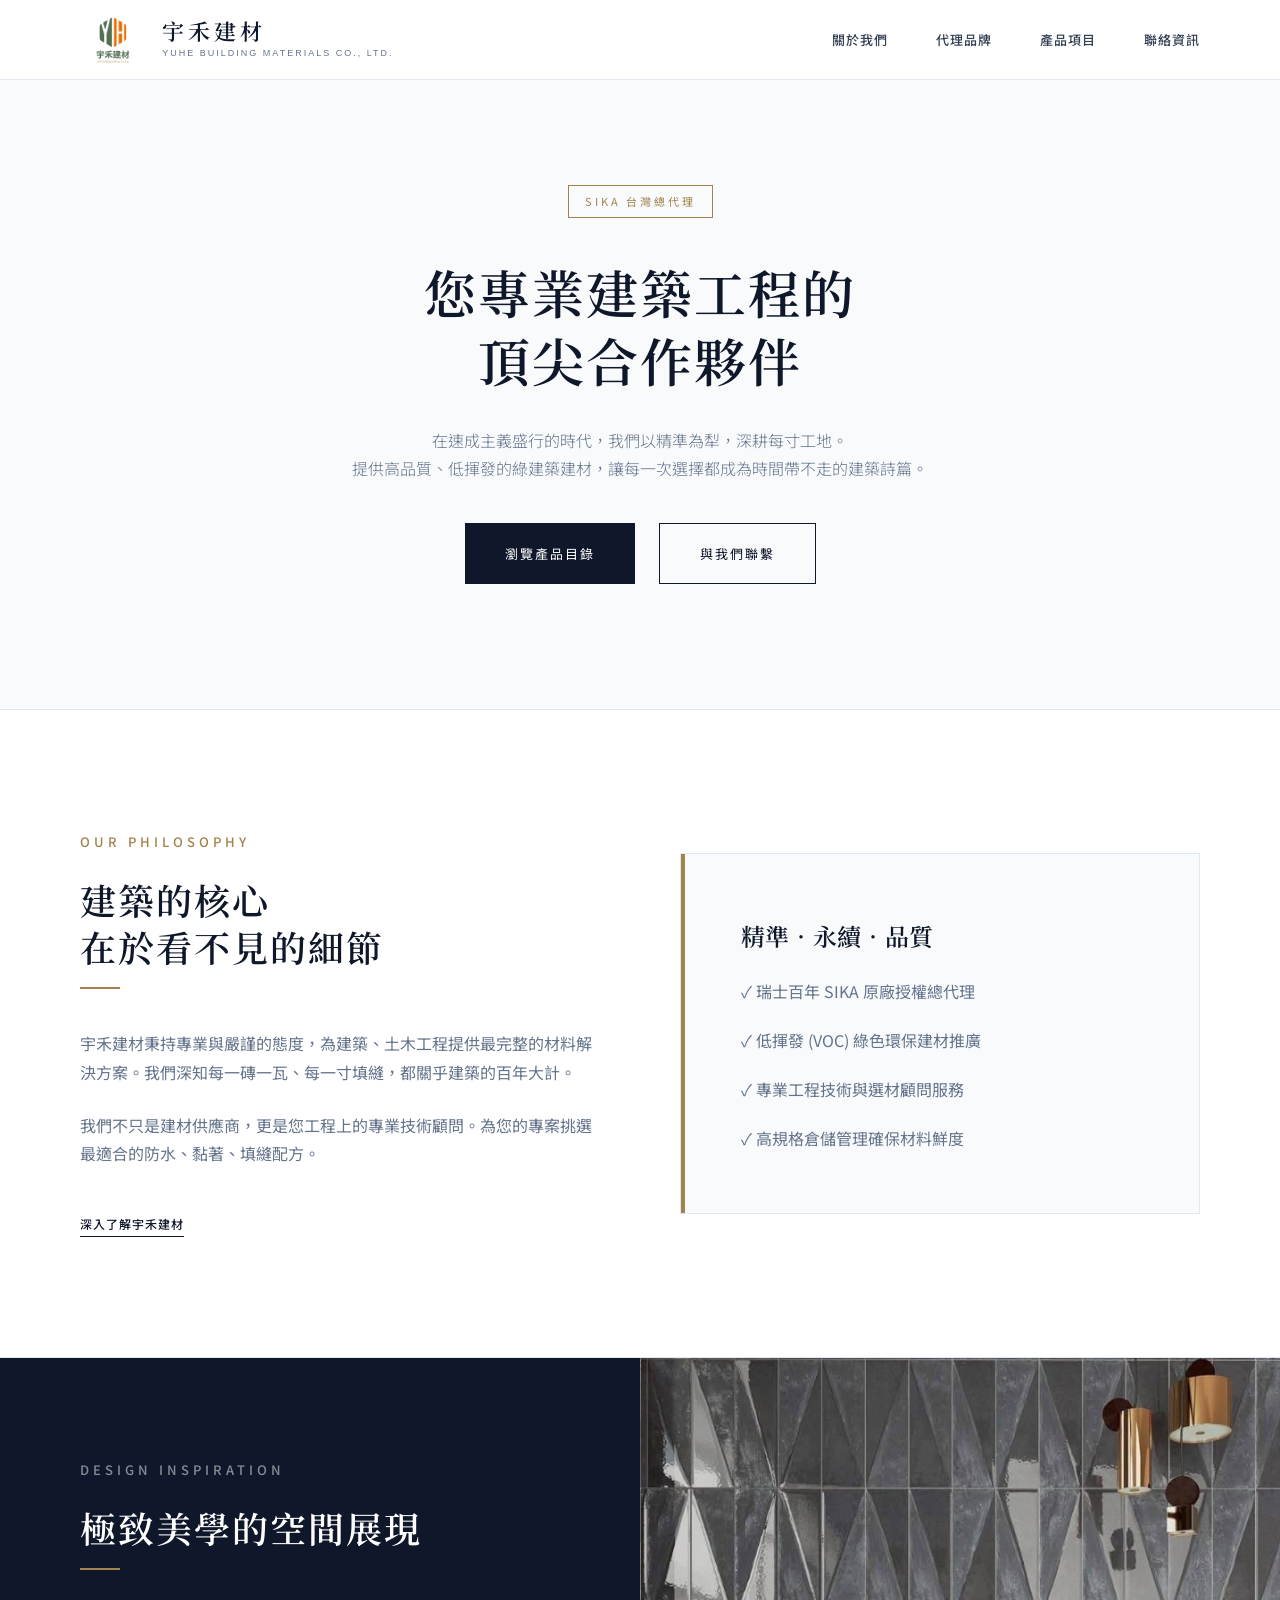
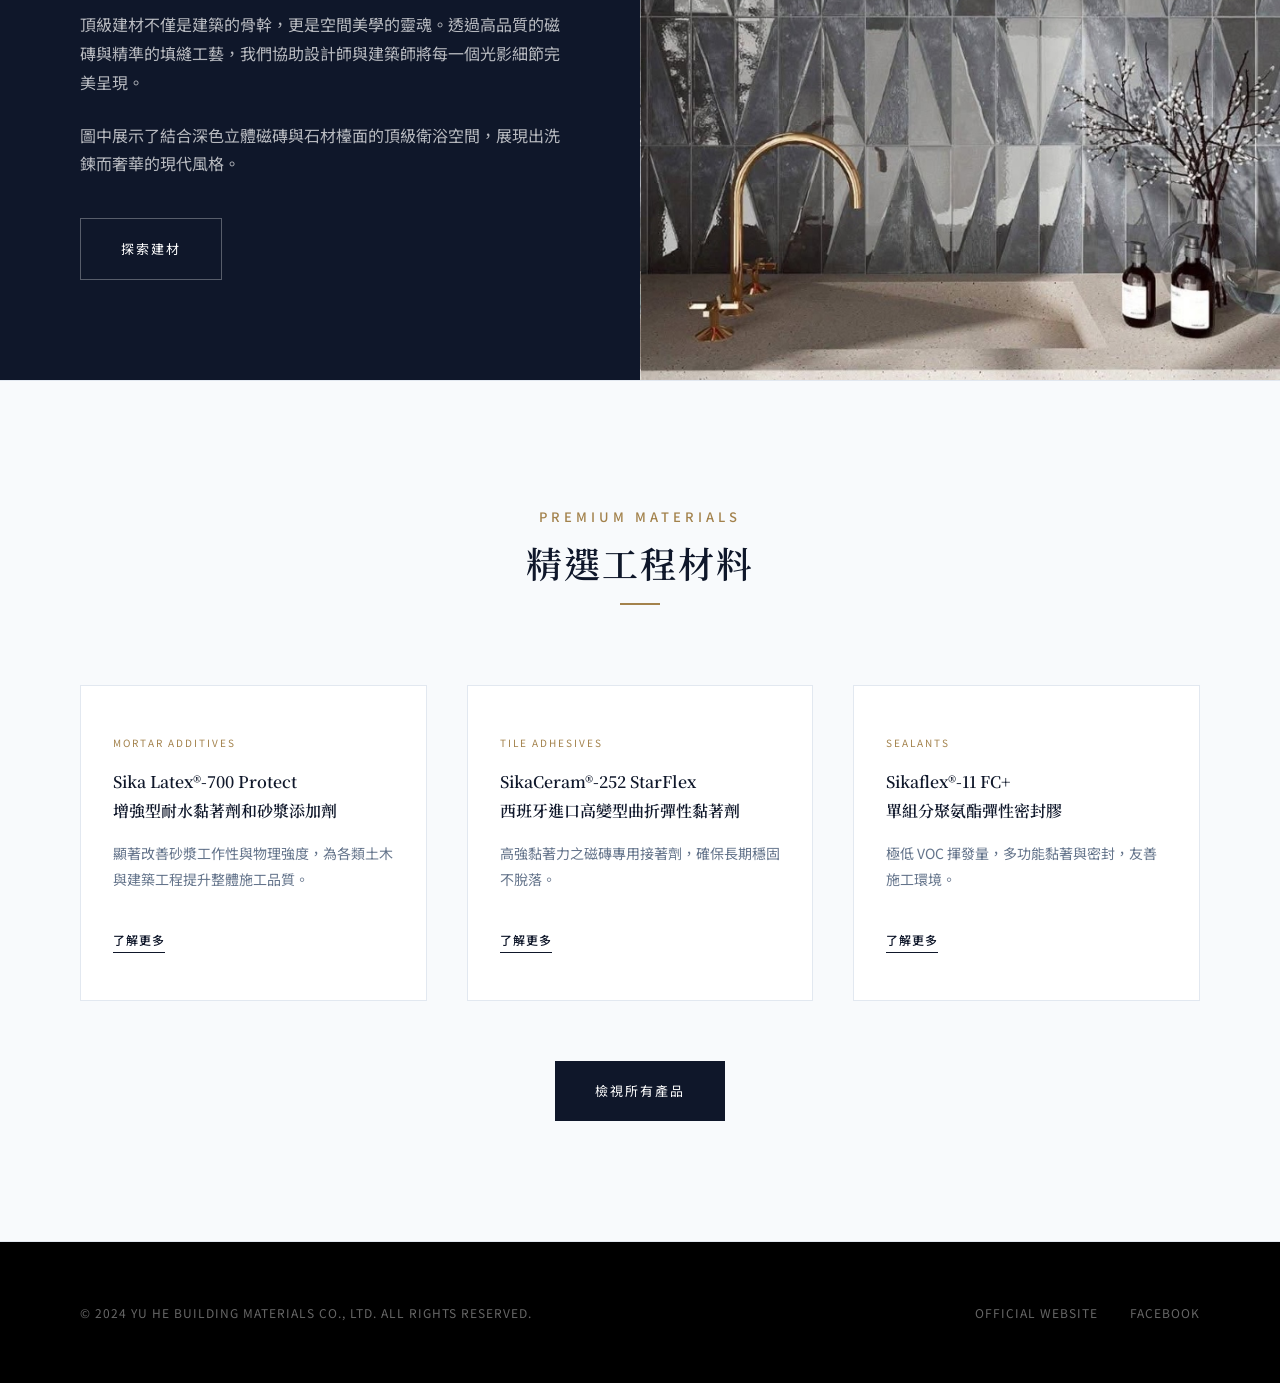
==== public/index.html @ 23c0bd8a "Add project showcase section with uploaded image" ====
<!DOCTYPE html>
<html lang="zh-TW">
<head>
  <meta charset="UTF-8">
  <meta name="viewport" content="width=device-width, initial-scale=1.0">
  <title>首頁 | 宇禾建材 YU HE BUILDING MATERIALS</title>
  <link rel="preconnect" href="https://fonts.googleapis.com">
  <link href="https://fonts.googleapis.com/css2?family=Noto+Serif+TC:wght@400;600;700&family=Noto+Sans+TC:wght@300;400;500&display=swap" rel="stylesheet">
  <link rel="stylesheet" href="style.css">
</head>
<body>
  <header>
    <div class="container header-inner">
      <a href="index.html" class="brand" style="flex-direction: row; align-items: center; gap: 16px;">
        <img src="logo.jpg" alt="宇禾建材 YH Logo" style="height: 56px; width: auto; mix-blend-mode: multiply;">
        <div style="display: flex; flex-direction: column;">
          <span class="brand-zh serif">宇禾建材</span>
          <span class="brand-en">Yuhe Building Materials Co., Ltd.</span>
        </div>
      </a>
      <div class="hamburger" id="mobile-menu-btn">
        <span></span><span></span><span></span>
      </div>
      <nav class="nav-links" id="nav-links">
        <a href="about.html" class="">關於我們</a>
        <a href="brand.html" class="">代理品牌</a>
        <a href="products.html" class="">產品項目</a>
        <a href="contact.html" class="">聯絡資訊</a>
      </nav>
    </div>
  </header>
  <div class="page-content">
    
      <section class="hero" style="display: flex; align-items: center; justify-content: center; min-height: 70vh; text-align: center;">
        <div class="container">
          <div class="hero-content" style="max-width: 800px; margin: 0 auto;">
            <span class="hero-tag reveal">SIKA 台灣總代理</span>
            <h1 class="hero-title reveal delay-1" style="font-size: 52px; line-height: 1.3;">您專業建築工程的<br>頂尖合作夥伴</h1>
            <p class="hero-desc reveal delay-2" style="font-size: 16px; margin: 0 auto 40px auto; color: var(--color-text-muted);">在速成主義盛行的時代，我們以精準為犁，深耕每寸工地。<br>提供高品質、低揮發的綠建築建材，讓每一次選擇都成為時間帶不走的建築詩篇。</p>
            <div class="hero-actions reveal delay-3" style="justify-content: center;">
              <a href="products.html" class="btn btn-primary">瀏覽產品目錄</a>
              <a href="contact.html" class="btn btn-outline">與我們聯繫</a>
            </div>
          </div>
        </div>
      </section>

      <!-- Scrollable Content 1: Brand Introduction -->
      <section class="section" style="background-color: var(--color-bg);">
        <div class="container grid-2" style="align-items: center;">
          <div class="reveal">
            <span class="section-subtitle">Our Philosophy</span>
            <h2 class="section-title">建築的核心<br>在於看不見的細節</h2>
            <div class="divider"></div>
            <p style="color: var(--color-text-muted); margin-bottom: 24px;">宇禾建材秉持專業與嚴謹的態度，為建築、土木工程提供最完整的材料解決方案。我們深知每一磚一瓦、每一寸填縫，都關乎建築的百年大計。</p>
            <p style="color: var(--color-text-muted); margin-bottom: 40px;">我們不只是建材供應商，更是您工程上的專業技術顧問。為您的專案挑選最適合的防水、黏著、填縫配方。</p>
            <a href="about.html" class="product-link">深入了解宇禾建材</a>
          </div>
          <div class="reveal delay-2" style="background-color: var(--color-bg-alt); padding: 60px; border: 1px solid var(--color-border); position: relative;">
            <div style="position: absolute; top: 0; left: 0; width: 4px; height: 100%; background-color: var(--color-accent);"></div>
            <h3 style="font-size: 24px; color: var(--color-primary); margin-bottom: 20px; font-weight: 600;" class="serif">精準．永續．品質</h3>
            <ul style="list-style: none; display: flex; flex-direction: column; gap: 20px; color: var(--color-text-muted);">
              <li>✓ 瑞士百年 SIKA 原廠授權總代理</li>
              <li>✓ 低揮發 (VOC) 綠色環保建材推廣</li>
              <li>✓ 專業工程技術與選材顧問服務</li>
              <li>✓ 高規格倉儲管理確保材料鮮度</li>
            </ul>
          </div>
        </div>
      </section>

      <!-- Scrollable Content 1.5: Project Showcase -->
      <section class="section" style="padding: 0; background-color: var(--color-primary); color: #FFF; overflow: hidden;">
        <div class="grid-2" style="gap: 0; align-items: stretch;">
          <div class="reveal" style="padding: 100px 80px; display: flex; flex-direction: column; justify-content: center;">
            <span class="section-subtitle" style="color: rgba(255,255,255,0.5);">Design Inspiration</span>
            <h2 class="section-title" style="color: #FFF;">極致美學的空間展現</h2>
            <div class="divider" style="background-color: var(--color-accent);"></div>
            <p style="color: rgba(255,255,255,0.7); margin-bottom: 24px;">頂級建材不僅是建築的骨幹，更是空間美學的靈魂。透過高品質的磁磚與精準的填縫工藝，我們協助設計師與建築師將每一個光影細節完美呈現。</p>
            <p style="color: rgba(255,255,255,0.7); margin-bottom: 40px;">圖中展示了結合深色立體磁磚與石材檯面的頂級衛浴空間，展現出洗鍊而奢華的現代風格。</p>
            <div>
              <a href="products.html" class="btn btn-outline" style="border-color: rgba(255,255,255,0.3); color: #FFF;">探索建材</a>
            </div>
          </div>
          <div class="reveal delay-2" style="position: relative; min-height: 600px;">
            <div style="position: absolute; inset: 0; background-image: url('showcase.jpg'); background-size: cover; background-position: center; border-left: 1px solid rgba(255,255,255,0.1);"></div>
          </div>
        </div>
      </section>

      <!-- Scrollable Content 2: Feature Products -->
      <section class="section" style="background-color: var(--color-bg-alt);">
        <div class="container">
          <div style="text-align: center; margin-bottom: 80px;" class="reveal">
            <span class="section-subtitle" style="display:inline-block; margin-bottom:12px;">Premium Materials</span>
            <h2 class="section-title">精選工程材料</h2>
            <div class="divider" style="margin: 0 auto;"></div>
          </div>
          <div class="grid-3">
            <div class="product-card reveal delay-1">
              <span class="product-category">Mortar Additives</span>
              <h3 class="product-title" style="font-size: 16px; min-height: 50px;">Sika Latex®-700 Protect<br>增強型耐水黏著劑和砂漿添加劑</h3>
              <p>顯著改善砂漿工作性與物理強度，為各類土木與建築工程提升整體施工品質。</p>
              <a href="products.html" class="product-link">了解更多</a>
            </div>
            <div class="product-card reveal delay-2">
              <span class="product-category">Tile Adhesives</span>
              <h3 class="product-title" style="font-size: 16px; min-height: 50px;">SikaCeram®-252 StarFlex<br>西班牙進口高變型曲折彈性黏著劑</h3>
              <p>高強黏著力之磁磚專用接著劑，確保長期穩固不脫落。</p>
              <a href="products.html" class="product-link">了解更多</a>
            </div>
            <div class="product-card reveal delay-3">
              <span class="product-category">Sealants</span>
              <h3 class="product-title" style="font-size: 16px; min-height: 50px;">Sikaflex®-11 FC+<br>單組分聚氨酯彈性密封膠</h3>
              <p>極低 VOC 揮發量，多功能黏著與密封，友善施工環境。</p>
              <a href="products.html" class="product-link">了解更多</a>
            </div>
          </div>
          <div style="text-align: center; margin-top: 60px;" class="reveal delay-4">
            <a href="products.html" class="btn btn-primary">檢視所有產品</a>
          </div>
        </div>
      </section>
    
  </div>
  <footer>
    <div class="container footer-inner">
      <div class="copyright">&copy; 2024 YU HE BUILDING MATERIALS CO., LTD. ALL RIGHTS RESERVED.</div>
      <div class="footer-links">
        <a href="index.html">OFFICIAL WEBSITE</a>
        <a href="https://www.facebook.com/p/%E5%AE%87%E7%A6%BE%E5%BB%BA%E6%9D%90-61561918858893/" target="_blank">FACEBOOK</a>
      </div>
    </div>
  </footer>
  
  <script>
    // Mobile menu toggle
    const btn = document.getElementById('mobile-menu-btn');
    const nav = document.getElementById('nav-links');
    if(btn && nav) {
      btn.addEventListener('click', () => {
        nav.classList.toggle('active');
      });
    }

    // Scroll Animations
    document.addEventListener("DOMContentLoaded", () => {
      const observer = new IntersectionObserver((entries) => {
        entries.forEach(entry => {
          if (entry.isIntersecting) {
            entry.target.classList.add('active');
          }
        });
      }, { threshold: 0.1 });

      document.querySelectorAll('.reveal').forEach(el => {
        observer.observe(el);
      });
      
      // Trigger animations for elements already in viewport on load
      setTimeout(() => {
        document.querySelectorAll('.reveal').forEach(el => {
          const rect = el.getBoundingClientRect();
          if(rect.top < window.innerHeight) {
            el.classList.add('active');
          }
        });
      }, 100);
    });
  </script>
</body>
</html>
---- public/style.css ----
:root {
  --color-primary: #0F172A;
  --color-secondary: #334155;
  --color-accent: #A3824C;
  --color-accent-hover: #8C6D3A;
  --color-bg: #FFFFFF;
  --color-bg-alt: #F8FAFC;
  --color-border: #E2E8F0;
  --color-text: #1E293B;
  --color-text-muted: #64748B;
  --spacing-section: 120px;
  --layout-max-width: 1200px;
  --transition-standard: all 0.4s ease;
}
* { margin: 0; padding: 0; box-sizing: border-box; }
html { scroll-behavior: smooth; }
body { 
  font-family: 'Noto Sans TC', sans-serif; 
  background-color: var(--color-bg);
  color: var(--color-text);
  line-height: 1.8;
  -webkit-font-smoothing: antialiased;
}
h1, h2, h3, h4, .serif { font-family: 'Noto Serif TC', serif; font-weight: 600; }
a { text-decoration: none; color: inherit; transition: var(--transition-standard); }
ul { list-style: none; }
.container { max-width: var(--layout-max-width); margin: 0 auto; padding: 0 40px; }
.grid-2 { display: grid; grid-template-columns: 1fr 1fr; gap: 80px; }
.grid-3 { display: grid; grid-template-columns: repeat(3, 1fr); gap: 40px; }
.section-title { font-size: 36px; color: var(--color-primary); margin-bottom: 16px; line-height: 1.3; letter-spacing: 2px; }
.section-subtitle { font-size: 13px; text-transform: uppercase; letter-spacing: 4px; color: var(--color-accent); margin-bottom: 24px; display: block; font-weight: 500; }
.divider { width: 40px; height: 2px; background-color: var(--color-accent); margin-bottom: 40px; }
header { position: fixed; top: 0; left: 0; right: 0; background-color: rgba(255, 255, 255, 0.98); border-bottom: 1px solid var(--color-border); z-index: 1000; height: 80px; display: flex; align-items: center; }
.header-inner { display: flex; justify-content: space-between; align-items: center; width: 100%; }
.brand { display: flex; flex-direction: column; }
.brand-zh { font-size: 22px; color: var(--color-primary); letter-spacing: 4px; line-height: 1.2; }
.brand-en { font-size: 9px; color: var(--color-text-muted); letter-spacing: 2px; text-transform: uppercase; font-family: sans-serif; }
.nav-links { display: flex; gap: 48px; }
.nav-links a { font-size: 13px; letter-spacing: 1px; color: var(--color-secondary); font-weight: 500; position: relative; }
.nav-links a.active { color: var(--color-accent); }
.nav-links a::after { content: ''; position: absolute; bottom: -4px; left: 0; right: 0; height: 1px; background-color: var(--color-accent); transform: scaleX(0); transform-origin: right; transition: transform 0.4s ease; }
.nav-links a:hover::after, .nav-links a.active::after { transform: scaleX(1); transform-origin: left; }
.hamburger { display: none; flex-direction: column; gap: 5px; cursor: pointer; padding: 10px; z-index: 1001; }
.hamburger span { width: 24px; height: 2px; background: var(--color-primary); transition: 0.3s; }
.page-content { padding-top: 80px; min-height: calc(100vh - 150px); }
.hero { padding-top: 100px; padding-bottom: 120px; background-color: var(--color-bg-alt); border-bottom: 1px solid var(--color-border); overflow: hidden; }
.hero-content { max-width: 800px; }
.hero-tag { display: inline-block; padding: 6px 16px; border: 1px solid var(--color-accent); color: var(--color-accent); font-size: 11px; letter-spacing: 3px; text-transform: uppercase; margin-bottom: 40px; }
.hero-title { font-size: 56px; line-height: 1.2; color: var(--color-primary); margin-bottom: 32px; letter-spacing: 2px; }
.hero-desc { font-size: 18px; color: var(--color-text-muted); max-width: 600px; margin-bottom: 56px; font-weight: 300; }
.btn { display: inline-flex; align-items: center; justify-content: center; padding: 18px 40px; font-size: 13px; letter-spacing: 2px; text-transform: uppercase; cursor: pointer; border: none; text-align: center; }
.btn-primary { background-color: var(--color-primary); color: #FFF; }
.btn-primary:hover { background-color: var(--color-accent); }
.btn-outline { background-color: transparent; color: var(--color-primary); border: 1px solid var(--color-primary); }
.btn-outline:hover { background-color: var(--color-primary); color: #FFF; }
.hero-actions { display: flex; gap: 24px; }
.section { padding: var(--spacing-section) 0; border-bottom: 1px solid var(--color-border); }
.brand-content { padding-right: 40px; }
.brand-text p { margin-bottom: 24px; color: var(--color-text-muted); font-size: 15px; }
.brand-stats { display: grid; grid-template-columns: 1fr 1fr; gap: 32px; margin-top: 48px; border-top: 1px solid var(--color-border); padding-top: 40px; }
.stat-item { display: flex; flex-direction: column; }
.stat-num { font-size: 36px; color: var(--color-primary); line-height: 1; margin-bottom: 8px; }
.stat-label { font-size: 12px; color: var(--color-text-muted); letter-spacing: 1px; text-transform: uppercase; }
.brand-image-placeholder { background-color: var(--color-primary); height: 100%; min-height: 500px; display: flex; flex-direction: column; align-items: center; justify-content: center; color: #FFF; text-align: center; padding: 40px; }
.sika-logo { font-size: 64px; letter-spacing: 12px; margin-bottom: 16px; font-weight: 700; }
.sika-sub { font-size: 11px; letter-spacing: 4px; opacity: 0.6; font-family: sans-serif; }
.product-card { border: 1px solid var(--color-border); padding: 48px 32px; background-color: var(--color-bg); transition: var(--transition-standard); }
.product-card:hover { border-color: var(--color-accent); box-shadow: 0 10px 30px rgba(15, 23, 42, 0.05); transform: translateY(-4px); }
.product-category { font-size: 10px; color: var(--color-accent); letter-spacing: 2px; text-transform: uppercase; margin-bottom: 16px; display: block; }
.product-title { font-size: 20px; color: var(--color-primary); margin-bottom: 16px; }
.product-card p { font-size: 14px; color: var(--color-text-muted); margin-bottom: 32px; }
.product-link { font-size: 12px; color: var(--color-primary); letter-spacing: 1px; font-weight: 500; text-transform: uppercase; border-bottom: 1px solid var(--color-primary); padding-bottom: 4px; }
.product-link:hover { color: var(--color-accent); border-color: var(--color-accent); }
.contact-wrapper { background-color: var(--color-primary); color: #FFF; padding: 80px; }
.contact-wrapper .section-title { color: #FFF; }
.contact-list { display: flex; flex-direction: column; gap: 32px; }
.contact-item { display: flex; flex-direction: column; gap: 8px; }
.contact-item-label { font-size: 11px; color: var(--color-accent); letter-spacing: 2px; text-transform: uppercase; }
.contact-item-value { font-size: 18px; font-weight: 300; letter-spacing: 1px; line-height: 1.6; }
.contact-item-value a { color: #FFF; }
.contact-item-value a:hover { color: var(--color-accent); }
.map-box { border: 1px solid rgba(255,255,255,0.2); height: 100%; min-height: 400px; display: flex; align-items: center; justify-content: center; background-color: rgba(255,255,255,0.02); }
.map-text { font-size: 13px; letter-spacing: 2px; color: rgba(255,255,255,0.5); text-transform: uppercase; }
footer { padding: 60px 0; background-color: #000000; color: rgba(255,255,255,0.4); font-size: 12px; letter-spacing: 1px; }
.footer-inner { display: flex; justify-content: space-between; align-items: center; }
.footer-links { display: flex; gap: 32px; }
.footer-links a:hover { color: #FFF; }

/* ANIMATIONS */
.reveal { opacity: 0; transform: translateY(40px); transition: all 1s cubic-bezier(0.2, 0.8, 0.2, 1); }
.reveal.active { opacity: 1; transform: translateY(0); }
.delay-1 { transition-delay: 0.2s; }
.delay-2 { transition-delay: 0.4s; }
.delay-3 { transition-delay: 0.6s; }
.delay-4 { transition-delay: 0.8s; }

/* RESPONSIVE DESIGN (RWD) */
@media (max-width: 992px) {
  :root { --spacing-section: 80px; }
  .grid-2 { grid-template-columns: 1fr; gap: 60px; } 
  .grid-3 { grid-template-columns: 1fr 1fr; gap: 32px; } 
  .contact-wrapper { padding: 40px; } 
  .hero-title { font-size: 40px !important; } 
  .brand-content { padding-right: 0; }
  .brand-image-placeholder { min-height: 350px; }
}
@media (max-width: 768px) {
  :root { --spacing-section: 60px; }
  .container { padding: 0 20px; }
  .grid-3 { grid-template-columns: 1fr; } 
  
  /* Mobile Menu */
  .hamburger { display: flex; }
  .nav-links { 
    display: flex; 
    flex-direction: column; 
    position: fixed; 
    top: 80px; left: 0; right: 0; 
    background-color: #FFF; 
    border-bottom: 1px solid var(--color-border);
    padding: 20px; gap: 24px; 
    text-align: center;
    box-shadow: 0 10px 20px rgba(0,0,0,0.05);
    opacity: 0; visibility: hidden;
    transform: translateY(-10px);
    transition: all 0.3s ease;
  }
  .nav-links.active { opacity: 1; visibility: visible; transform: translateY(0); }
  
  /* Sections */
  .hero { padding-top: 60px; padding-bottom: 60px; }
  .hero-title { font-size: 32px !important; }
  .hero-desc { font-size: 15px; margin-bottom: 40px; }
  .hero-actions { flex-direction: column; gap: 16px; width: 100%; }
  .btn { width: 100%; }
  .section-title { font-size: 28px; }
  .product-card { padding: 32px 24px; }
  
  .footer-inner { flex-direction: column; gap: 24px; text-align: center; } 
  .footer-links { flex-wrap: wrap; justify-content: center; gap: 16px; }
}
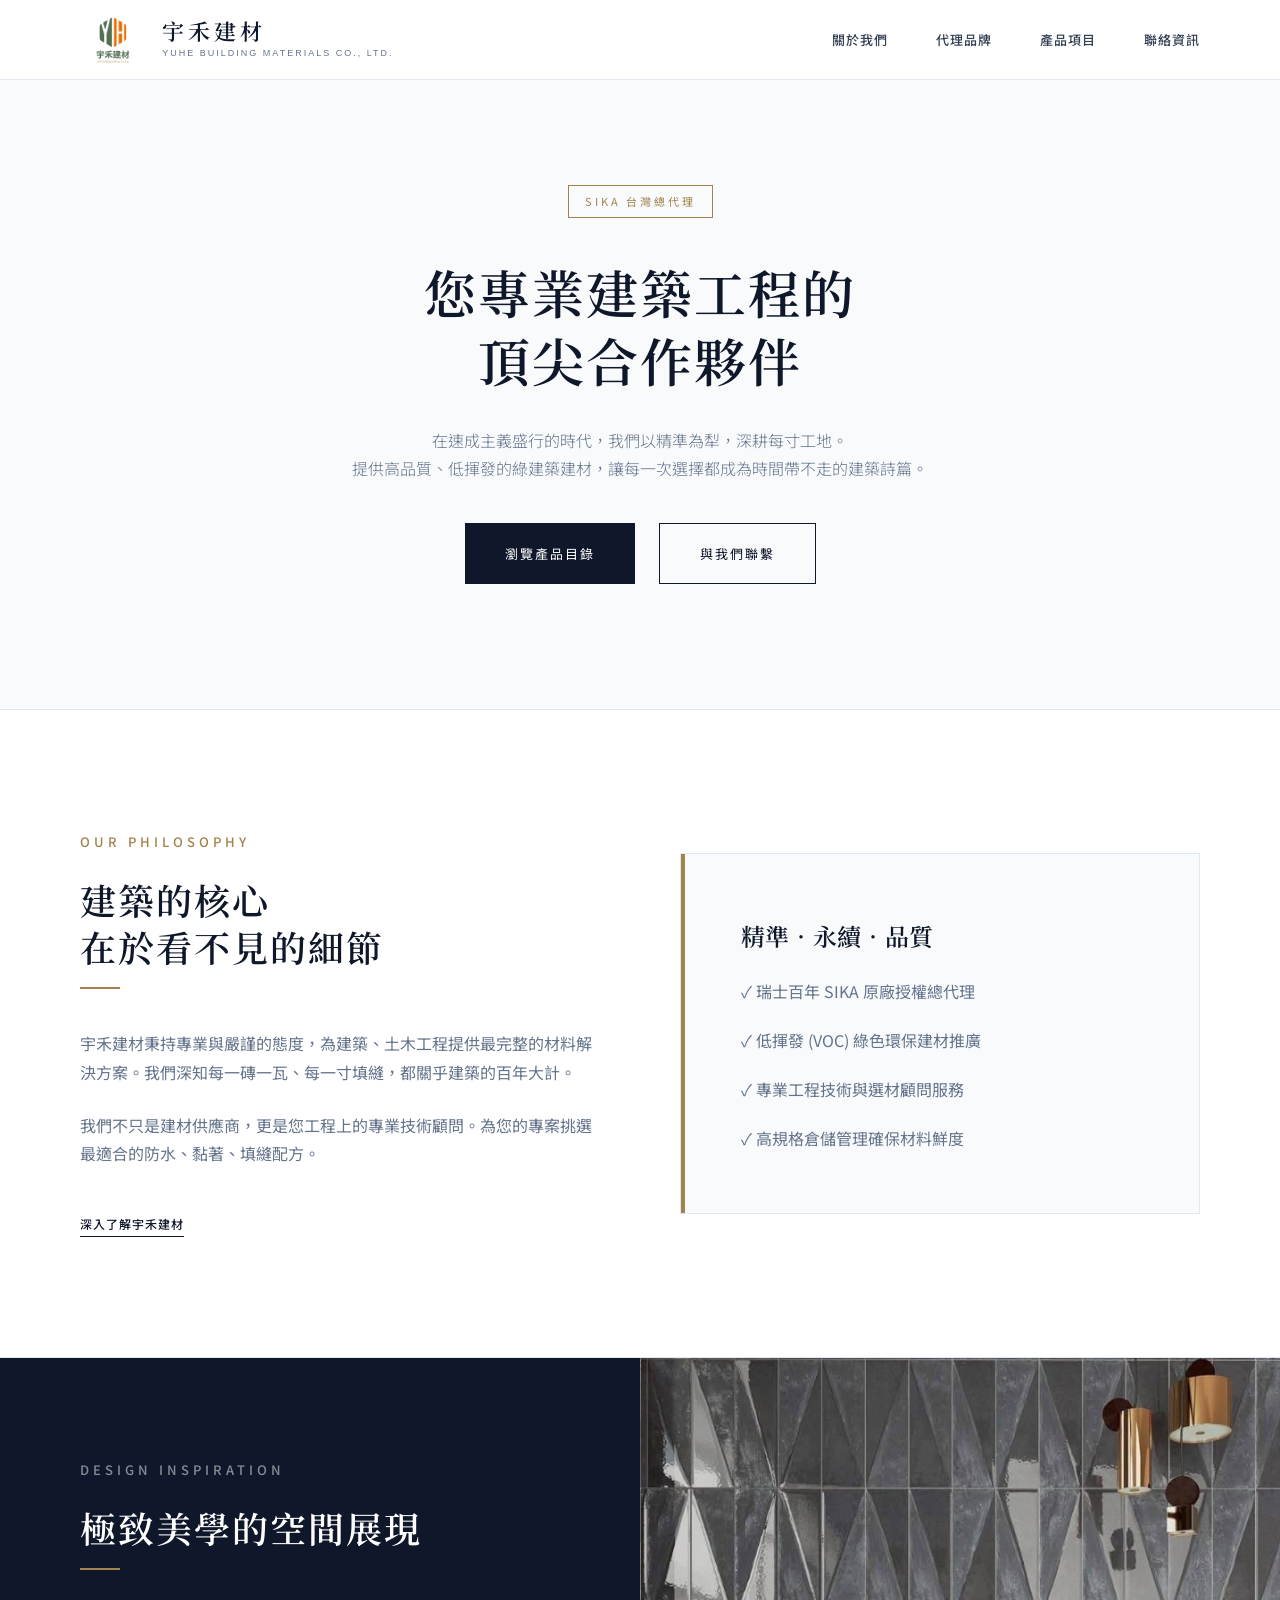
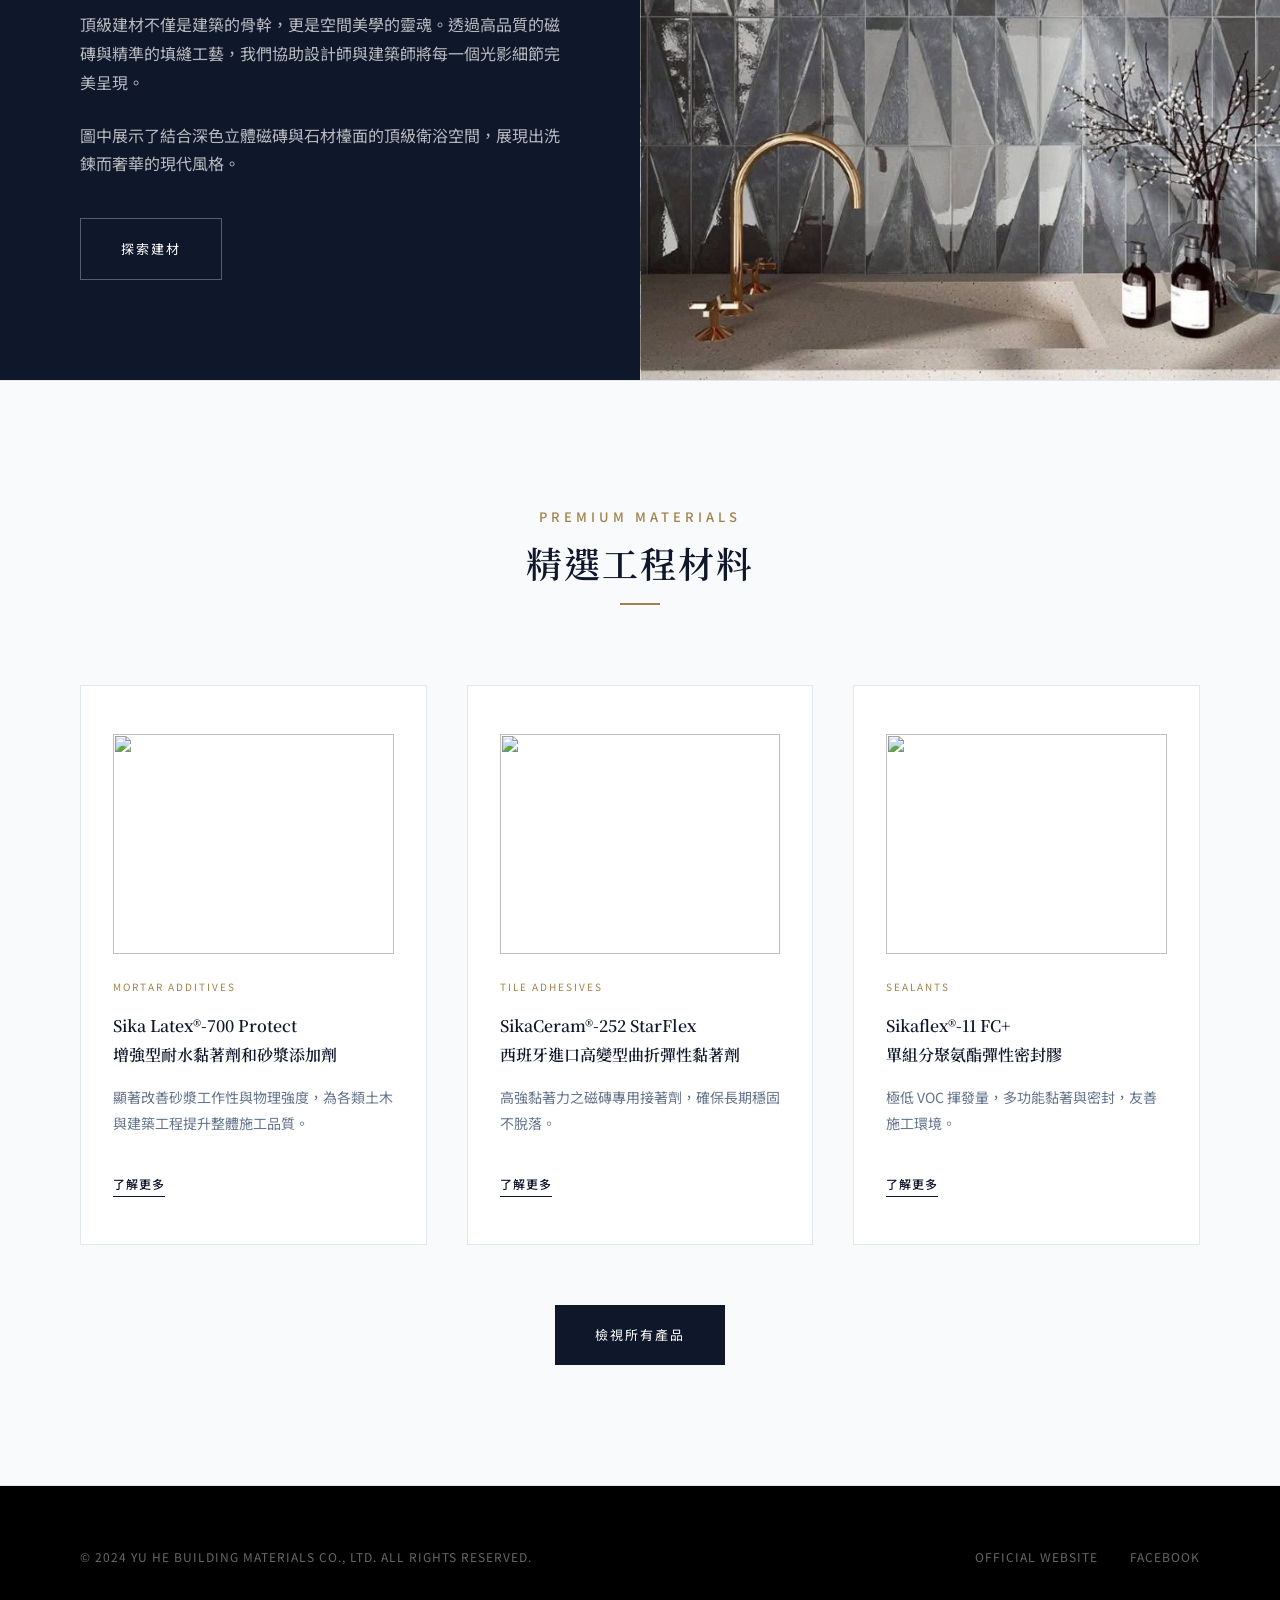
==== commit 29b5e434: "Fix product images not showing and add lazy loading" ====
--- a/public/index.html
+++ b/public/index.html
@@ -98,18 +98,21 @@
           </div>
           <div class="grid-3">
             <div class="product-card reveal delay-1">
+              <div style="text-align: center;"><img src="https://static.wixstatic.com/media/13d483_7caf9b67ad4b4cb39ee834f6c1eaee6c~mv2.jpg" loading="lazy" style="width: 100%; height: 220px; object-fit: contain; margin-bottom: 24px;"></div>
               <span class="product-category">Mortar Additives</span>
               <h3 class="product-title" style="font-size: 16px; min-height: 50px;">Sika Latex®-700 Protect<br>增強型耐水黏著劑和砂漿添加劑</h3>
               <p>顯著改善砂漿工作性與物理強度，為各類土木與建築工程提升整體施工品質。</p>
               <a href="products.html" class="product-link">了解更多</a>
             </div>
             <div class="product-card reveal delay-2">
+              <div style="text-align: center;"><img src="https://static.wixstatic.com/media/13d483_9706aa16a95a44fb89778eb01a4d1f8e~mv2.jpg" loading="lazy" style="width: 100%; height: 220px; object-fit: contain; margin-bottom: 24px;"></div>
               <span class="product-category">Tile Adhesives</span>
               <h3 class="product-title" style="font-size: 16px; min-height: 50px;">SikaCeram®-252 StarFlex<br>西班牙進口高變型曲折彈性黏著劑</h3>
               <p>高強黏著力之磁磚專用接著劑，確保長期穩固不脫落。</p>
               <a href="products.html" class="product-link">了解更多</a>
             </div>
             <div class="product-card reveal delay-3">
+              <div style="text-align: center;"><img src="https://static.wixstatic.com/media/13d483_5ffd7fae088a4349a107155f17cc42bf~mv2.jpg" loading="lazy" style="width: 100%; height: 220px; object-fit: contain; margin-bottom: 24px;"></div>
               <span class="product-category">Sealants</span>
               <h3 class="product-title" style="font-size: 16px; min-height: 50px;">Sikaflex®-11 FC+<br>單組分聚氨酯彈性密封膠</h3>
               <p>極低 VOC 揮發量，多功能黏著與密封，友善施工環境。</p>
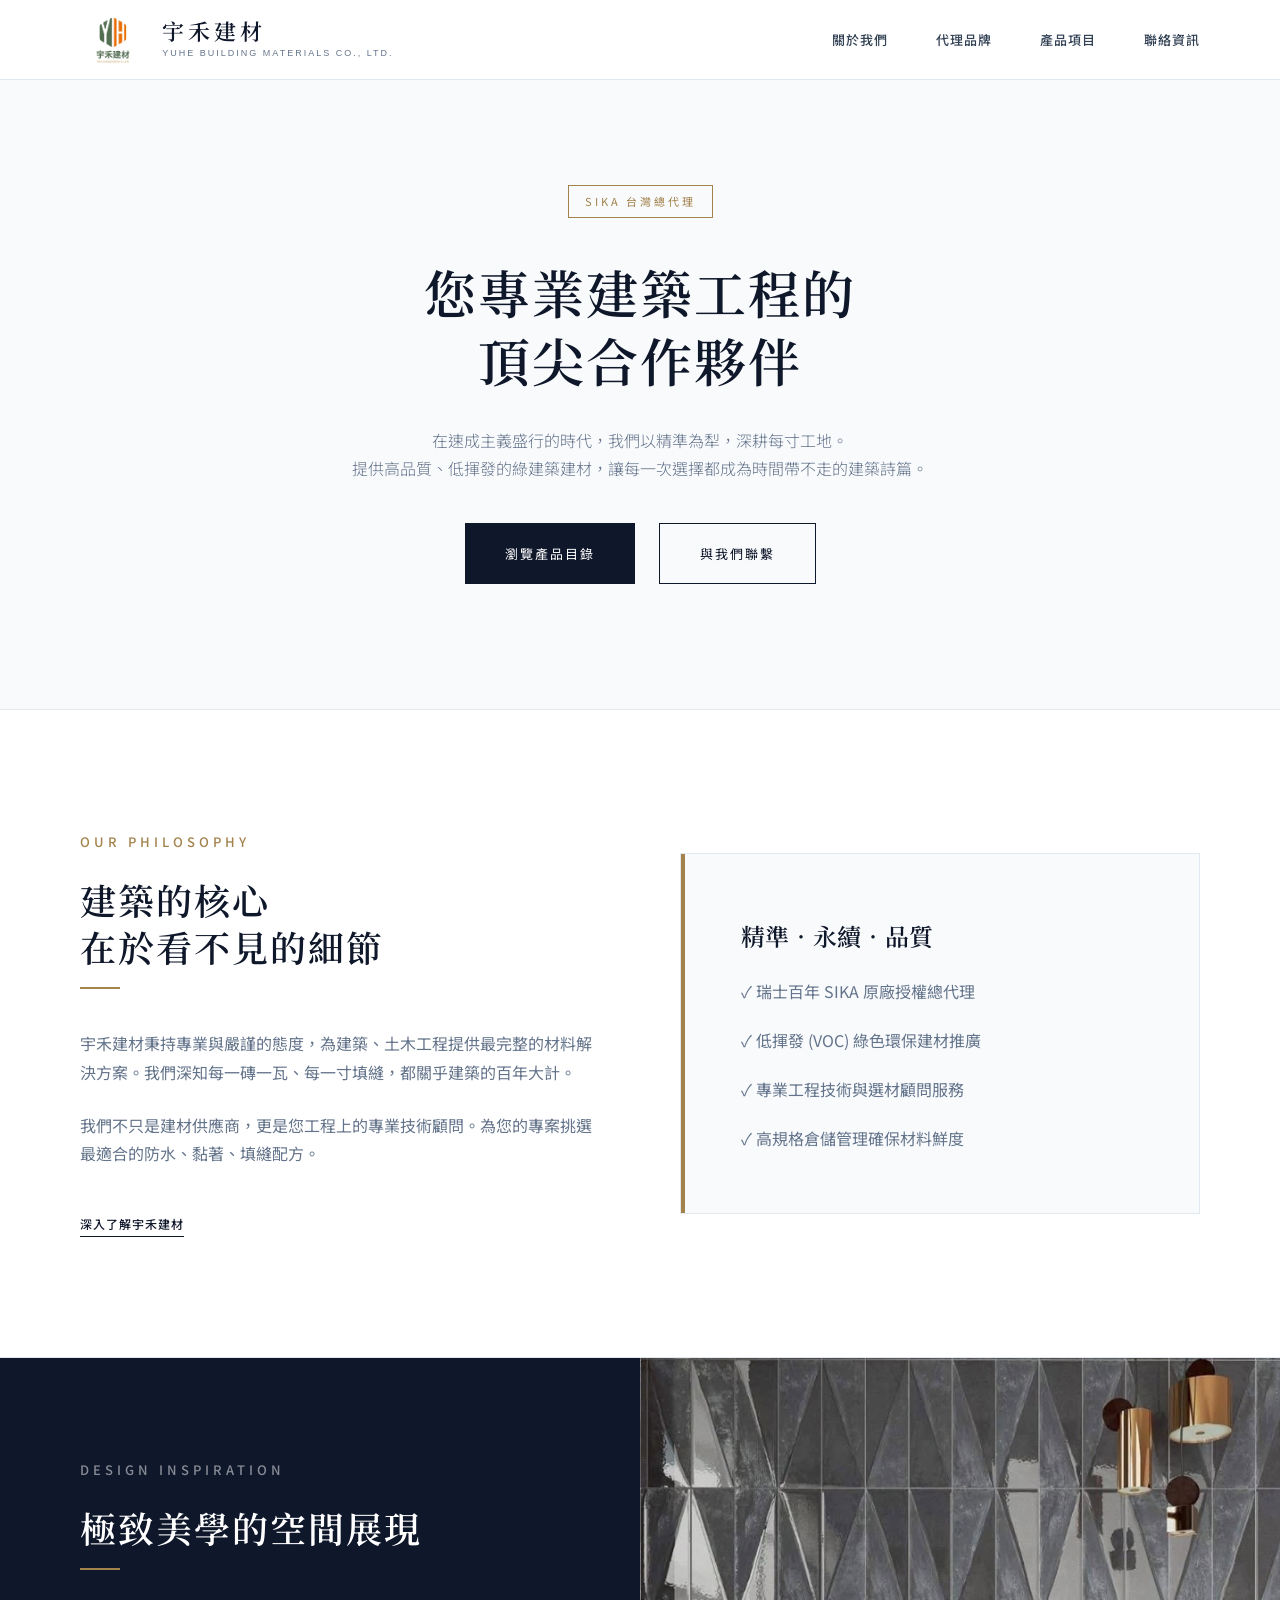
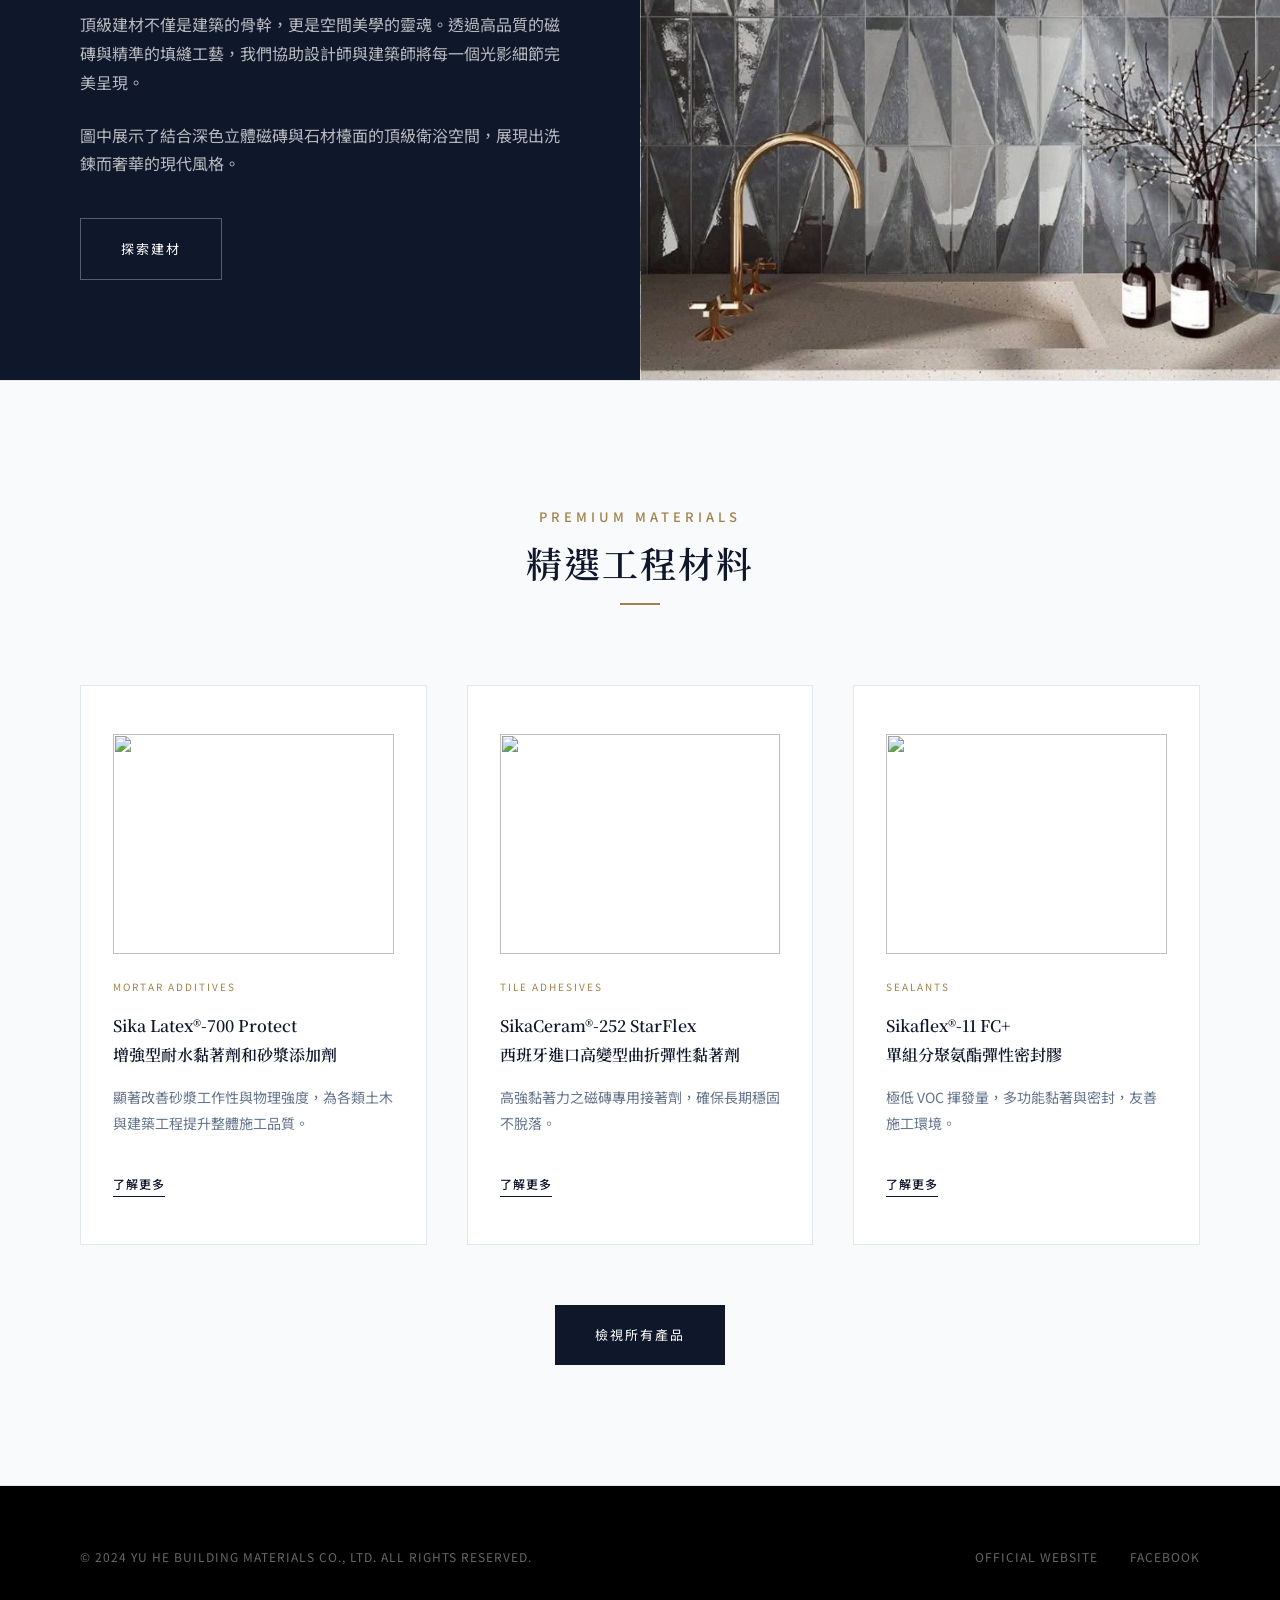
==== commit 87706421: "Fix incorrect image mappings and header blending" ====
--- a/public/index.html
+++ b/public/index.html
@@ -12,7 +12,7 @@
   <header>
     <div class="container header-inner">
       <a href="index.html" class="brand" style="flex-direction: row; align-items: center; gap: 16px;">
-        <img src="logo.jpg" alt="宇禾建材 YH Logo" style="height: 56px; width: auto; mix-blend-mode: multiply;">
+        <img src="logo.jpg" alt="宇禾建材 YH Logo" style="height: 56px; width: auto;">
         <div style="display: flex; flex-direction: column;">
           <span class="brand-zh serif">宇禾建材</span>
           <span class="brand-en">Yuhe Building Materials Co., Ltd.</span>
@@ -98,7 +98,7 @@
           </div>
           <div class="grid-3">
             <div class="product-card reveal delay-1">
-              <div style="text-align: center;"><img src="https://static.wixstatic.com/media/13d483_7caf9b67ad4b4cb39ee834f6c1eaee6c~mv2.jpg" loading="lazy" style="width: 100%; height: 220px; object-fit: contain; margin-bottom: 24px;"></div>
+              <div style="text-align: center;"><img src="https://static.wixstatic.com/media/13d483_85a0bbcd800b42ae867a7d2fc0bfa25a~mv2.jpg" loading="lazy" style="width: 100%; height: 220px; object-fit: contain; margin-bottom: 24px;"></div>
               <span class="product-category">Mortar Additives</span>
               <h3 class="product-title" style="font-size: 16px; min-height: 50px;">Sika Latex®-700 Protect<br>增強型耐水黏著劑和砂漿添加劑</h3>
               <p>顯著改善砂漿工作性與物理強度，為各類土木與建築工程提升整體施工品質。</p>
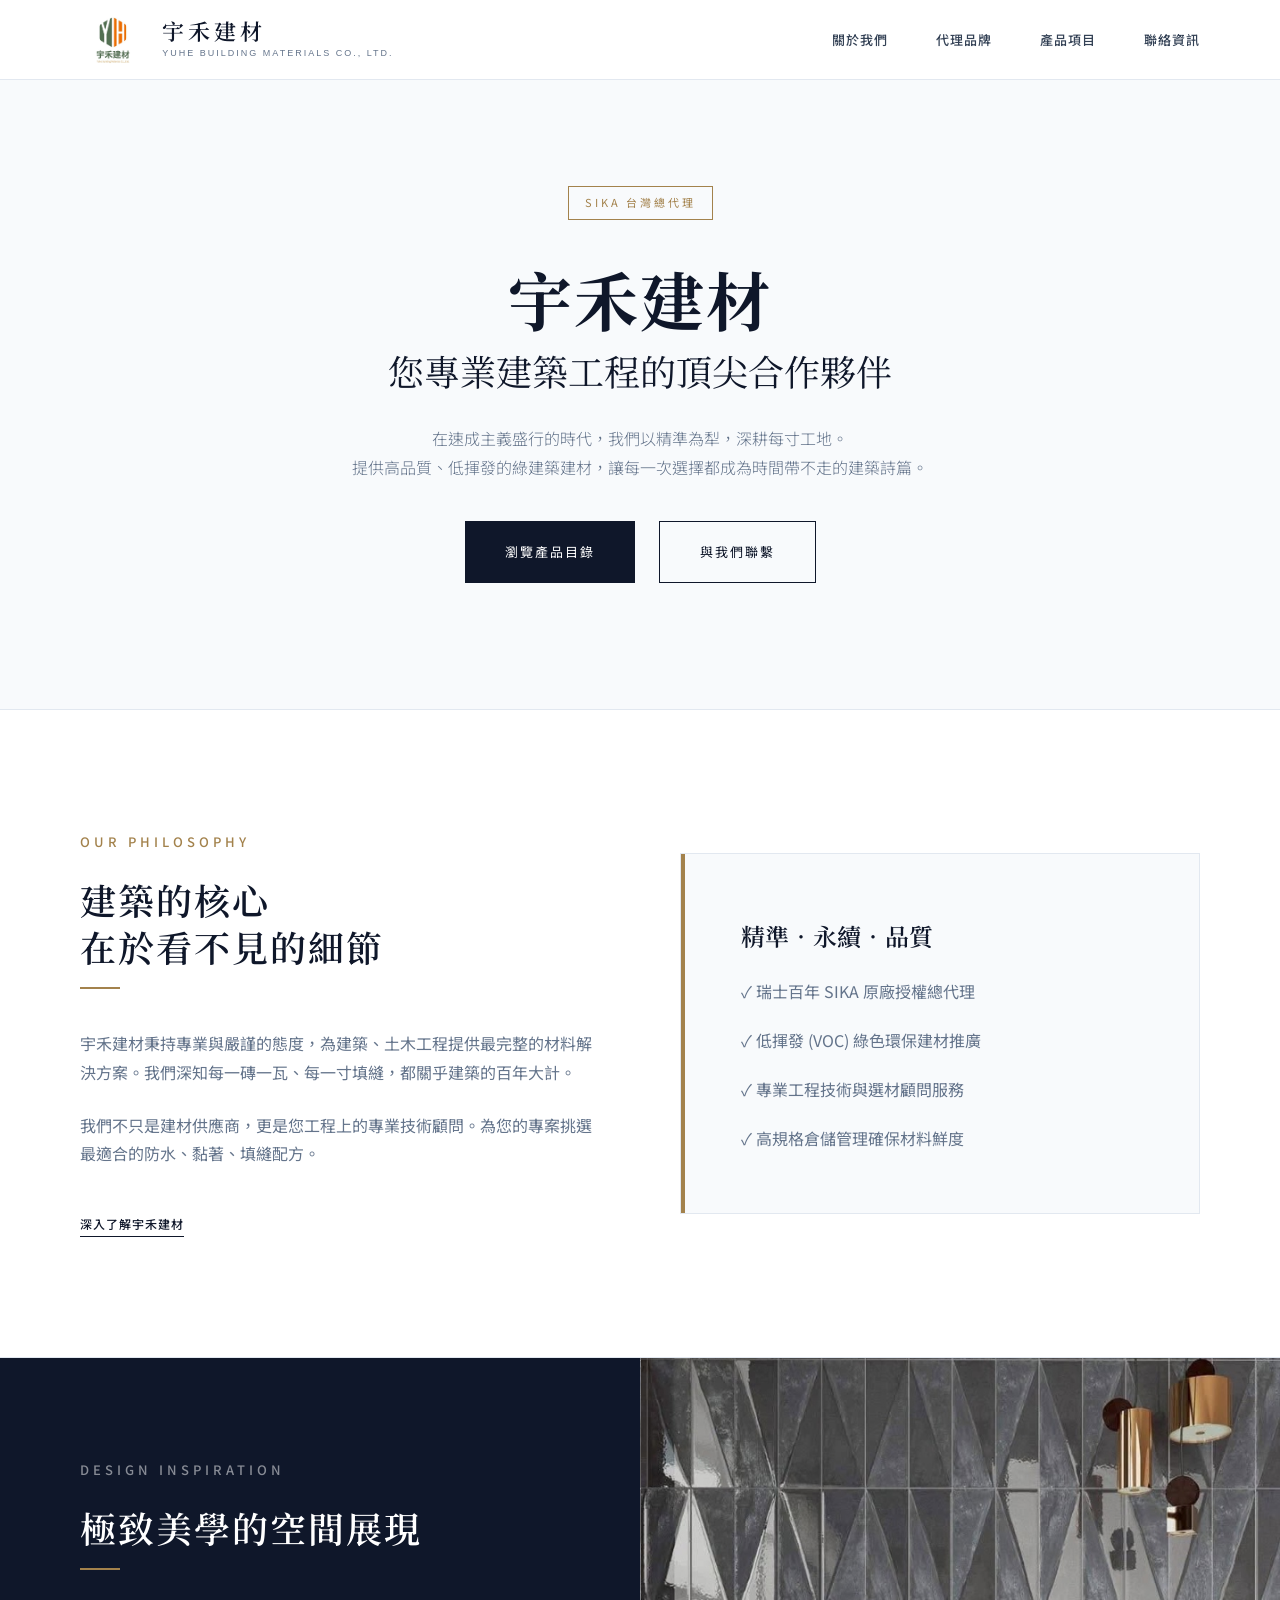
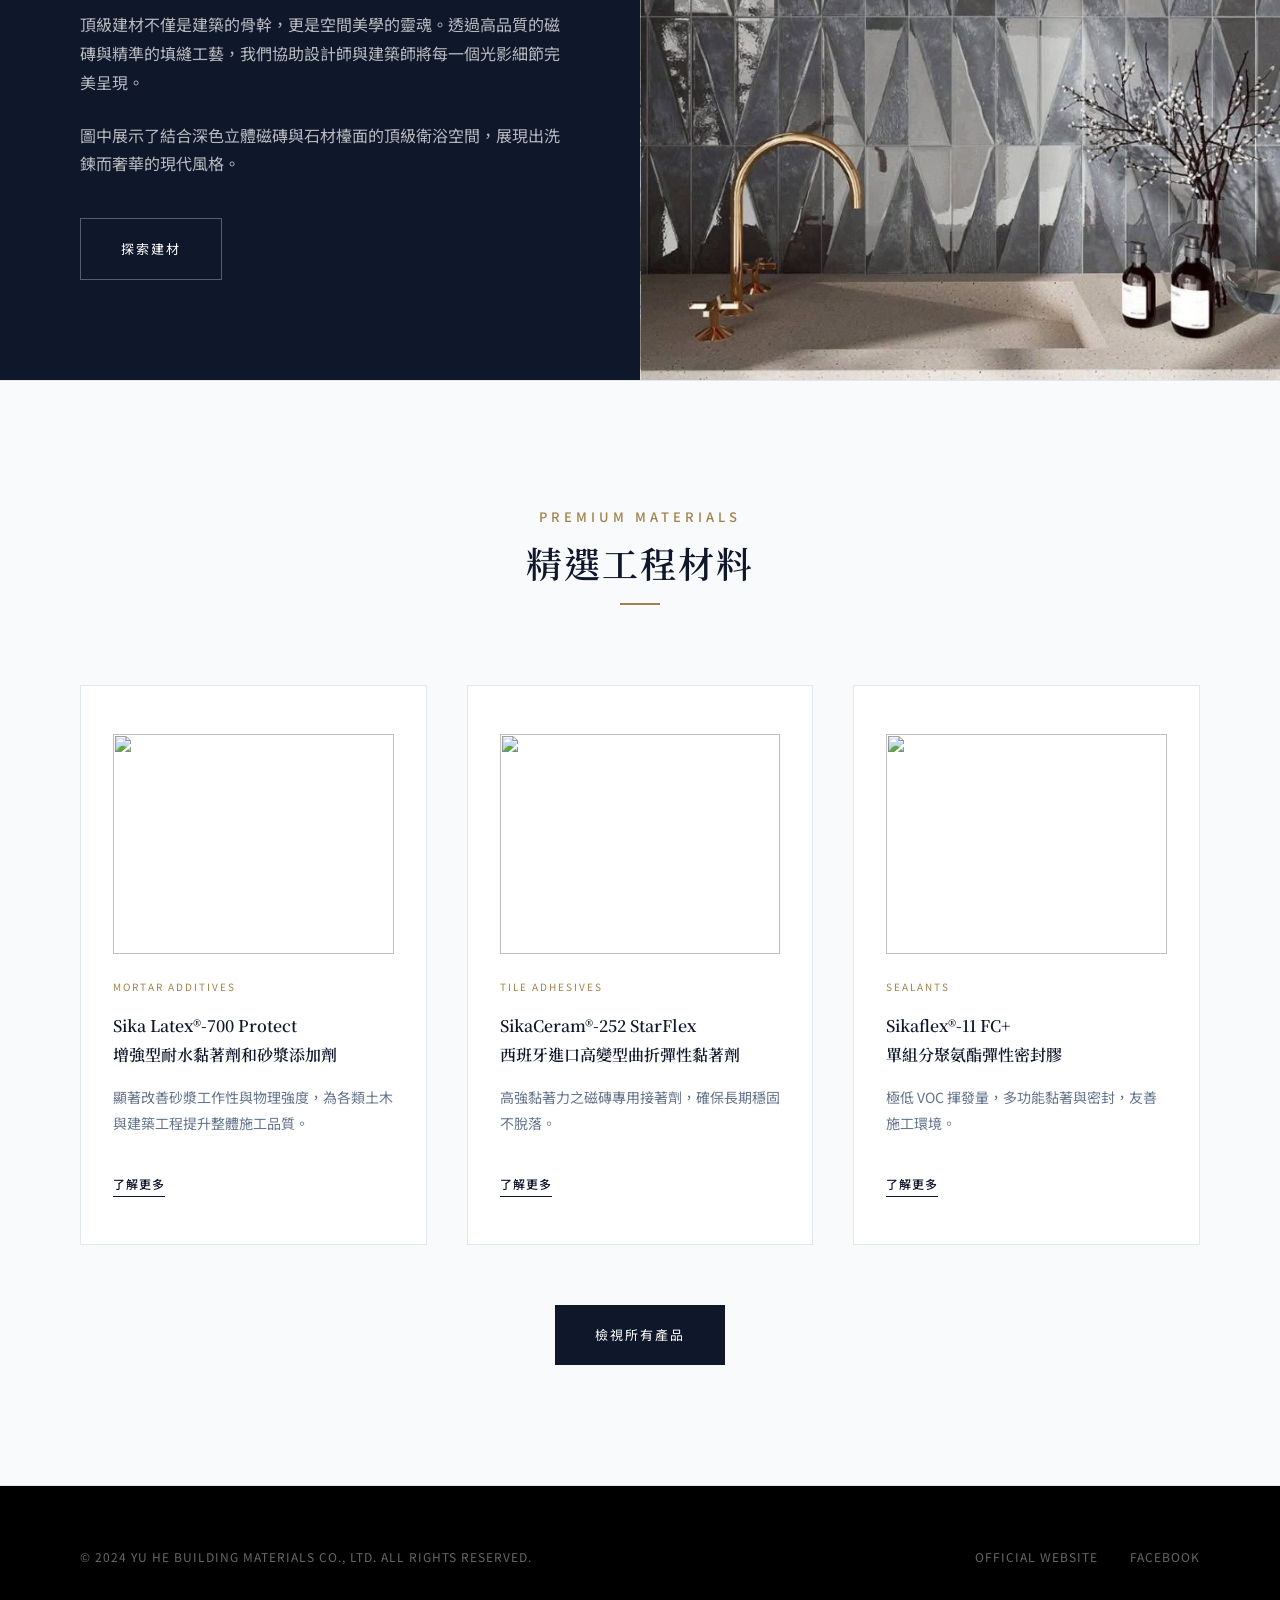
==== commit bef08863: "Update hero text to feature 宇禾建材" ====
--- a/public/index.html
+++ b/public/index.html
@@ -35,7 +35,7 @@
         <div class="container">
           <div class="hero-content" style="max-width: 800px; margin: 0 auto;">
             <span class="hero-tag reveal">SIKA 台灣總代理</span>
-            <h1 class="hero-title reveal delay-1" style="font-size: 52px; line-height: 1.3;">您專業建築工程的<br>頂尖合作夥伴</h1>
+            <h1 class="hero-title reveal delay-1" style="font-size: 64px; font-weight: 700; line-height: 1.2; letter-spacing: 2px;">宇禾建材<br><span style="font-size: 36px; font-weight: 400; display: block; margin-top: 12px; letter-spacing: 0;">您專業建築工程的頂尖合作夥伴</span></h1>
             <p class="hero-desc reveal delay-2" style="font-size: 16px; margin: 0 auto 40px auto; color: var(--color-text-muted);">在速成主義盛行的時代，我們以精準為犁，深耕每寸工地。<br>提供高品質、低揮發的綠建築建材，讓每一次選擇都成為時間帶不走的建築詩篇。</p>
             <div class="hero-actions reveal delay-3" style="justify-content: center;">
               <a href="products.html" class="btn btn-primary">瀏覽產品目錄</a>
@@ -98,21 +98,21 @@
           </div>
           <div class="grid-3">
             <div class="product-card reveal delay-1">
-              <div style="text-align: center;"><img src="https://static.wixstatic.com/media/13d483_85a0bbcd800b42ae867a7d2fc0bfa25a~mv2.jpg" loading="lazy" style="width: 100%; height: 220px; object-fit: contain; margin-bottom: 24px;"></div>
+              <div style="text-align: center;"><img src="https://static.wixstatic.com/media/13d483_85a0bbcd800b42ae867a7d2fc0bfa25a~mv2.jpg/v1/fit/w_500,h_500,q_90/file.jpg" loading="lazy" style="width: 100%; height: 220px; object-fit: contain; margin-bottom: 24px;"></div>
               <span class="product-category">Mortar Additives</span>
               <h3 class="product-title" style="font-size: 16px; min-height: 50px;">Sika Latex®-700 Protect<br>增強型耐水黏著劑和砂漿添加劑</h3>
               <p>顯著改善砂漿工作性與物理強度，為各類土木與建築工程提升整體施工品質。</p>
               <a href="products.html" class="product-link">了解更多</a>
             </div>
             <div class="product-card reveal delay-2">
-              <div style="text-align: center;"><img src="https://static.wixstatic.com/media/13d483_9706aa16a95a44fb89778eb01a4d1f8e~mv2.jpg" loading="lazy" style="width: 100%; height: 220px; object-fit: contain; margin-bottom: 24px;"></div>
+              <div style="text-align: center;"><img src="https://static.wixstatic.com/media/13d483_9706aa16a95a44fb89778eb01a4d1f8e~mv2.jpg/v1/fit/w_500,h_500,q_90/file.jpg" loading="lazy" style="width: 100%; height: 220px; object-fit: contain; margin-bottom: 24px;"></div>
               <span class="product-category">Tile Adhesives</span>
               <h3 class="product-title" style="font-size: 16px; min-height: 50px;">SikaCeram®-252 StarFlex<br>西班牙進口高變型曲折彈性黏著劑</h3>
               <p>高強黏著力之磁磚專用接著劑，確保長期穩固不脫落。</p>
               <a href="products.html" class="product-link">了解更多</a>
             </div>
             <div class="product-card reveal delay-3">
-              <div style="text-align: center;"><img src="https://static.wixstatic.com/media/13d483_5ffd7fae088a4349a107155f17cc42bf~mv2.jpg" loading="lazy" style="width: 100%; height: 220px; object-fit: contain; margin-bottom: 24px;"></div>
+              <div style="text-align: center;"><img src="https://static.wixstatic.com/media/13d483_5ffd7fae088a4349a107155f17cc42bf~mv2.jpg/v1/fit/w_500,h_500,q_90/file.jpg" loading="lazy" style="width: 100%; height: 220px; object-fit: contain; margin-bottom: 24px;"></div>
               <span class="product-category">Sealants</span>
               <h3 class="product-title" style="font-size: 16px; min-height: 50px;">Sikaflex®-11 FC+<br>單組分聚氨酯彈性密封膠</h3>
               <p>極低 VOC 揮發量，多功能黏著與密封，友善施工環境。</p>
--- a/public/style.css
+++ b/public/style.css
@@ -88,12 +88,12 @@
 .footer-links a:hover { color: #FFF; }
 
 /* ANIMATIONS */
-.reveal { opacity: 0; transform: translateY(40px); transition: all 1s cubic-bezier(0.2, 0.8, 0.2, 1); }
+.reveal { opacity: 0; transform: translateY(20px); transition: all 0.4s ease-out; }
 .reveal.active { opacity: 1; transform: translateY(0); }
-.delay-1 { transition-delay: 0.2s; }
-.delay-2 { transition-delay: 0.4s; }
-.delay-3 { transition-delay: 0.6s; }
-.delay-4 { transition-delay: 0.8s; }
+.delay-1 { transition-delay: 0.05s; }
+.delay-2 { transition-delay: 0.1s; }
+.delay-3 { transition-delay: 0.15s; }
+.delay-4 { transition-delay: 0.2s; }
 
 /* RESPONSIVE DESIGN (RWD) */
 @media (max-width: 992px) {
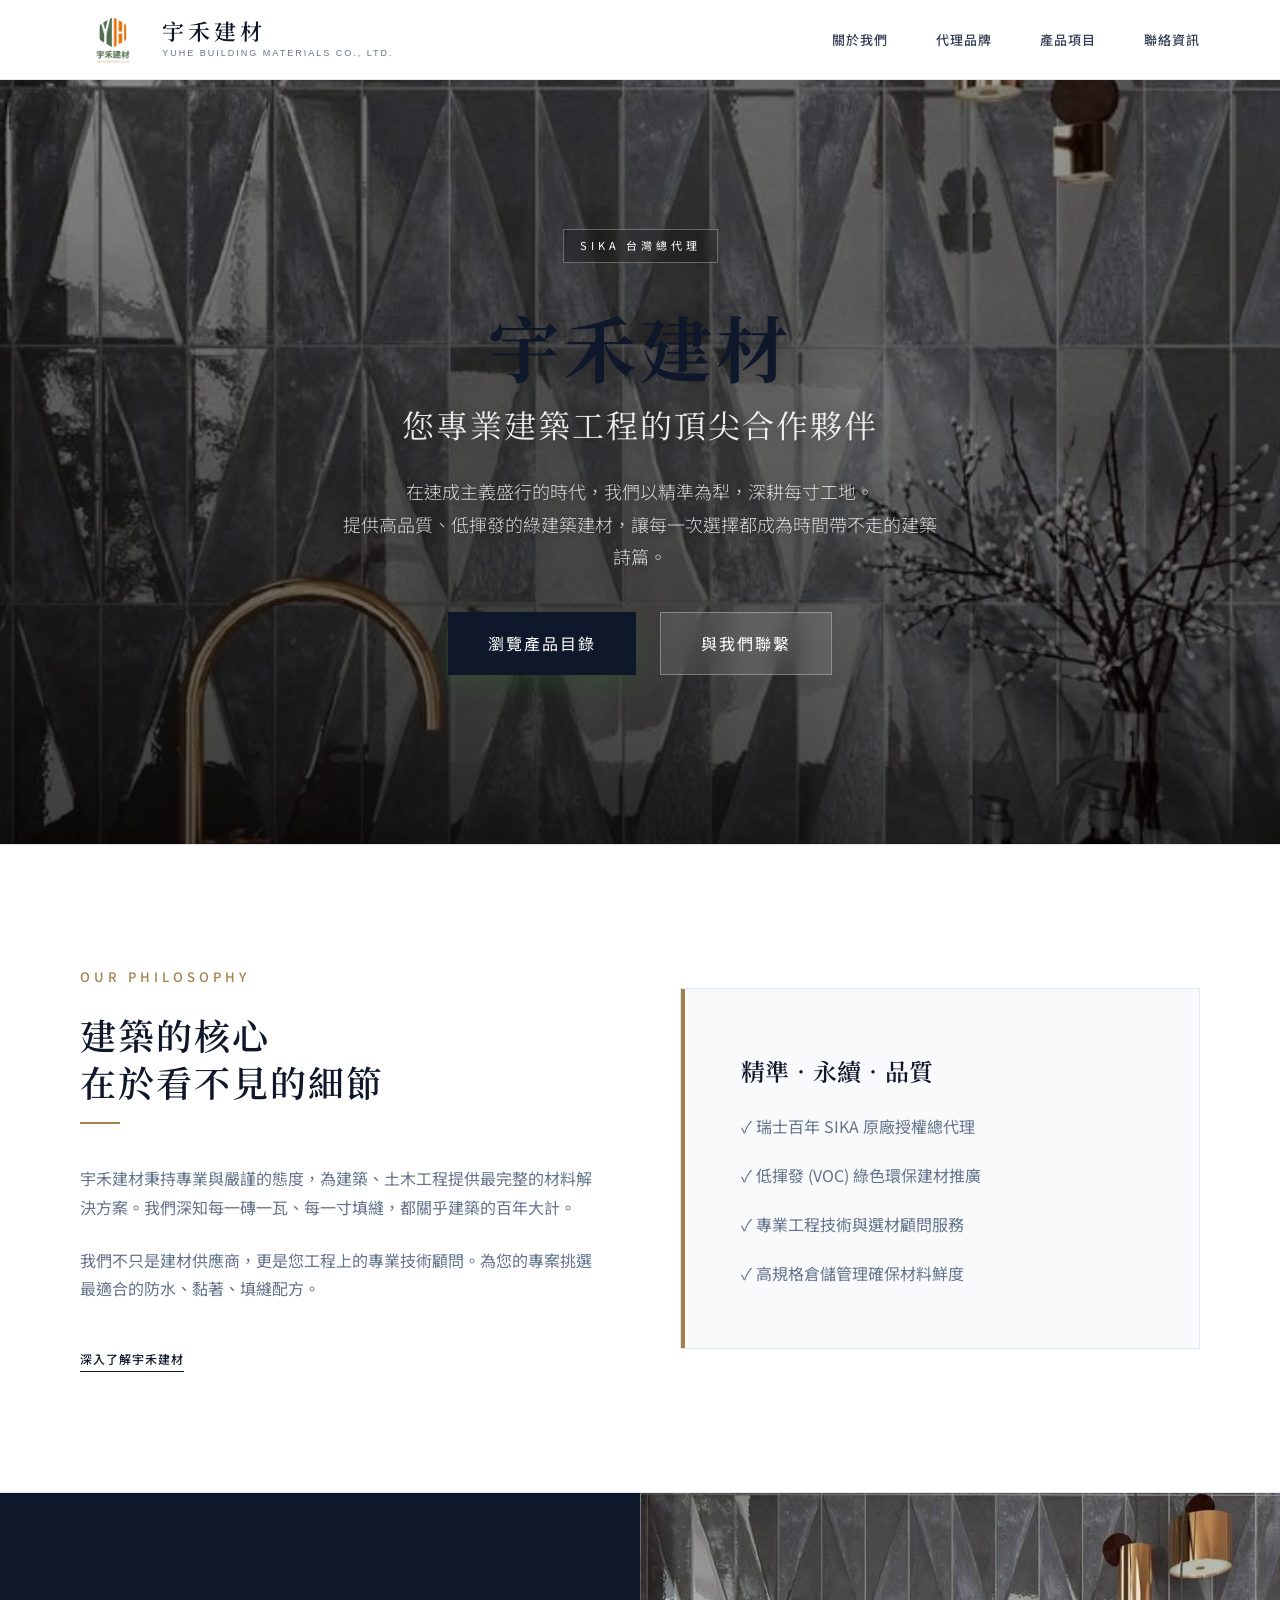
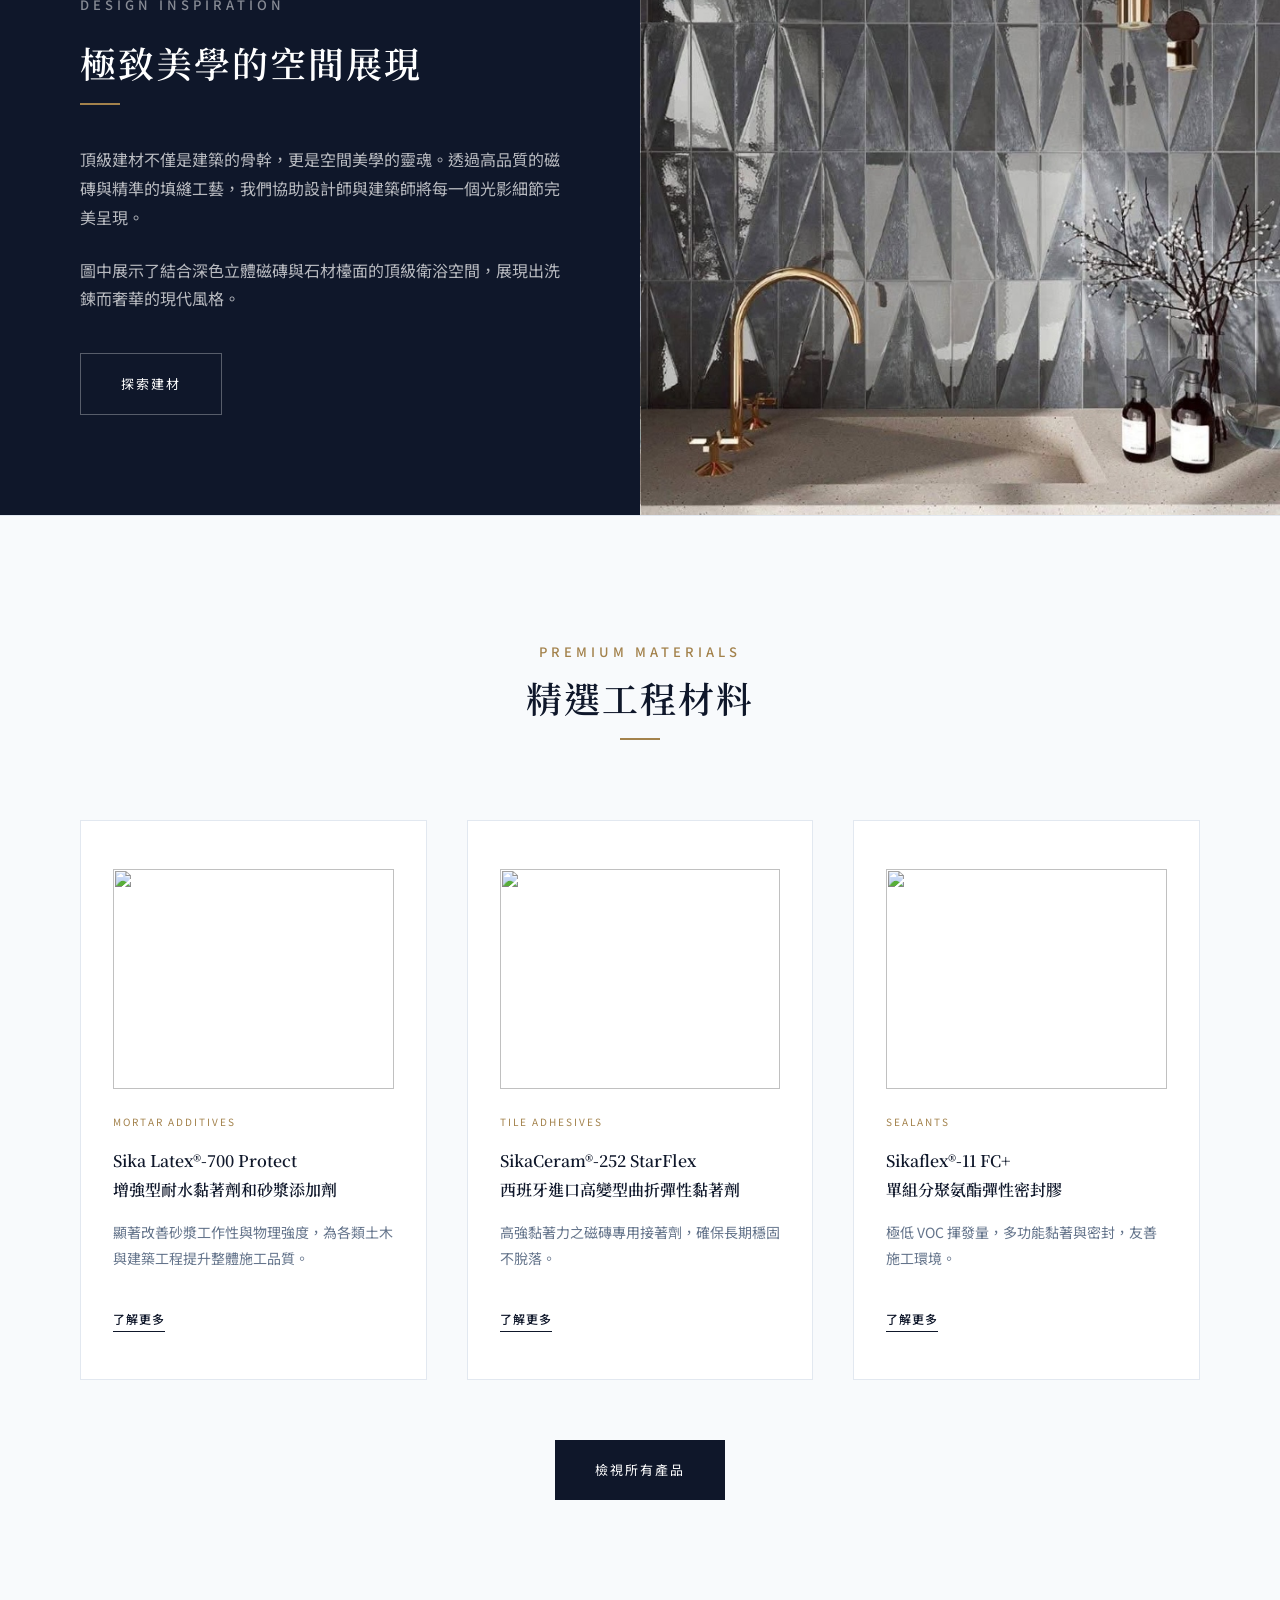
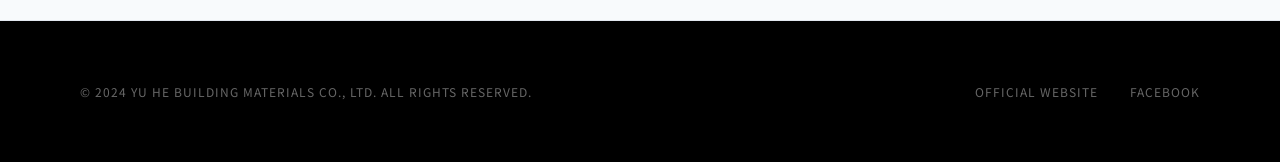
==== commit 594b93dc: "Upgrade hero to ultra-premium glassmorphism full-bleed layout" ====
--- a/public/index.html
+++ b/public/index.html
@@ -31,15 +31,15 @@
   </header>
   <div class="page-content">
     
-      <section class="hero" style="display: flex; align-items: center; justify-content: center; min-height: 70vh; text-align: center;">
-        <div class="container">
-          <div class="hero-content" style="max-width: 800px; margin: 0 auto;">
-            <span class="hero-tag reveal">SIKA 台灣總代理</span>
-            <h1 class="hero-title reveal delay-1" style="font-size: 64px; font-weight: 700; line-height: 1.2; letter-spacing: 2px;">宇禾建材<br><span style="font-size: 36px; font-weight: 400; display: block; margin-top: 12px; letter-spacing: 0;">您專業建築工程的頂尖合作夥伴</span></h1>
-            <p class="hero-desc reveal delay-2" style="font-size: 16px; margin: 0 auto 40px auto; color: var(--color-text-muted);">在速成主義盛行的時代，我們以精準為犁，深耕每寸工地。<br>提供高品質、低揮發的綠建築建材，讓每一次選擇都成為時間帶不走的建築詩篇。</p>
-            <div class="hero-actions reveal delay-3" style="justify-content: center;">
-              <a href="products.html" class="btn btn-primary">瀏覽產品目錄</a>
-              <a href="contact.html" class="btn btn-outline">與我們聯繫</a>
+      <section class="hero" style="position: relative; display: flex; align-items: center; justify-content: center; min-height: 85vh; text-align: center; color: #FFF; background-image: linear-gradient(to bottom, rgba(0, 0, 0, 0.3), rgba(0, 0, 0, 0.7)), url('showcase.jpg'); background-size: cover; background-position: center; background-attachment: fixed;">
+        <div class="container" style="position: relative; z-index: 2;">
+          <div class="hero-content" style="max-width: 900px; margin: 0 auto; padding: 40px;">
+            <span class="hero-tag reveal" style="color: #FFF; border-color: rgba(255,255,255,0.3); letter-spacing: 4px; background: rgba(0,0,0,0.2); backdrop-filter: blur(4px);">SIKA 台灣總代理</span>
+            <h1 class="hero-title reveal delay-1" style="font-size: 72px; font-weight: 700; line-height: 1.2; letter-spacing: 4px; text-shadow: 0 4px 20px rgba(0,0,0,0.3);">宇禾建材<br><span style="font-size: 32px; font-weight: 400; display: block; margin-top: 16px; letter-spacing: 2px; color: rgba(255,255,255,0.9);">您專業建築工程的頂尖合作夥伴</span></h1>
+            <p class="hero-desc reveal delay-2" style="font-size: 18px; line-height: 1.8; margin: 0 auto 40px auto; color: rgba(255,255,255,0.8); text-shadow: 0 2px 10px rgba(0,0,0,0.3);">在速成主義盛行的時代，我們以精準為犁，深耕每寸工地。<br>提供高品質、低揮發的綠建築建材，讓每一次選擇都成為時間帶不走的建築詩篇。</p>
+            <div class="hero-actions reveal delay-3" style="justify-content: center; gap: 24px;">
+              <a href="products.html" class="btn" style="background-color: var(--color-primary); color: #FFF; border: none; padding: 16px 40px; font-size: 16px; box-shadow: 0 8px 24px rgba(45, 90, 39, 0.4);">瀏覽產品目錄</a>
+              <a href="contact.html" class="btn" style="background: rgba(255, 255, 255, 0.1); backdrop-filter: blur(10px); color: #FFF; border: 1px solid rgba(255, 255, 255, 0.3); padding: 16px 40px; font-size: 16px;">與我們聯繫</a>
             </div>
           </div>
         </div>
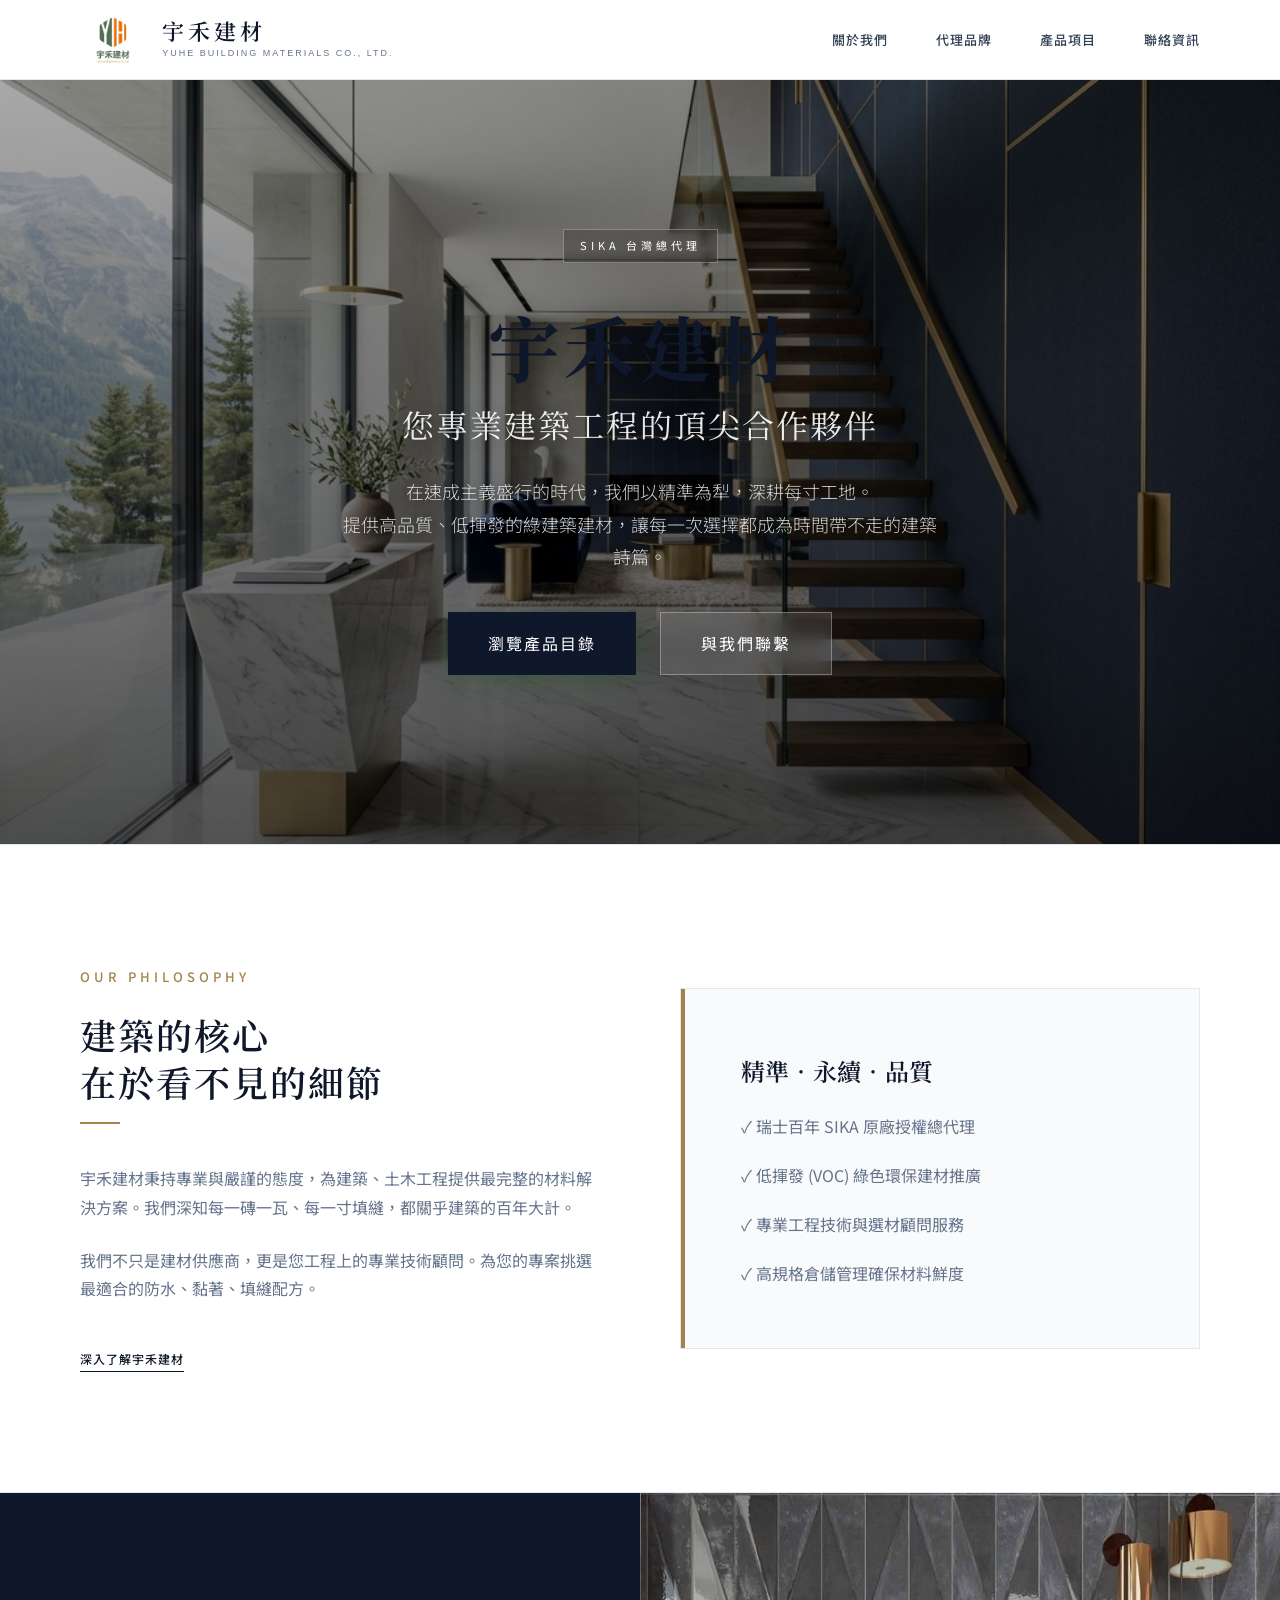
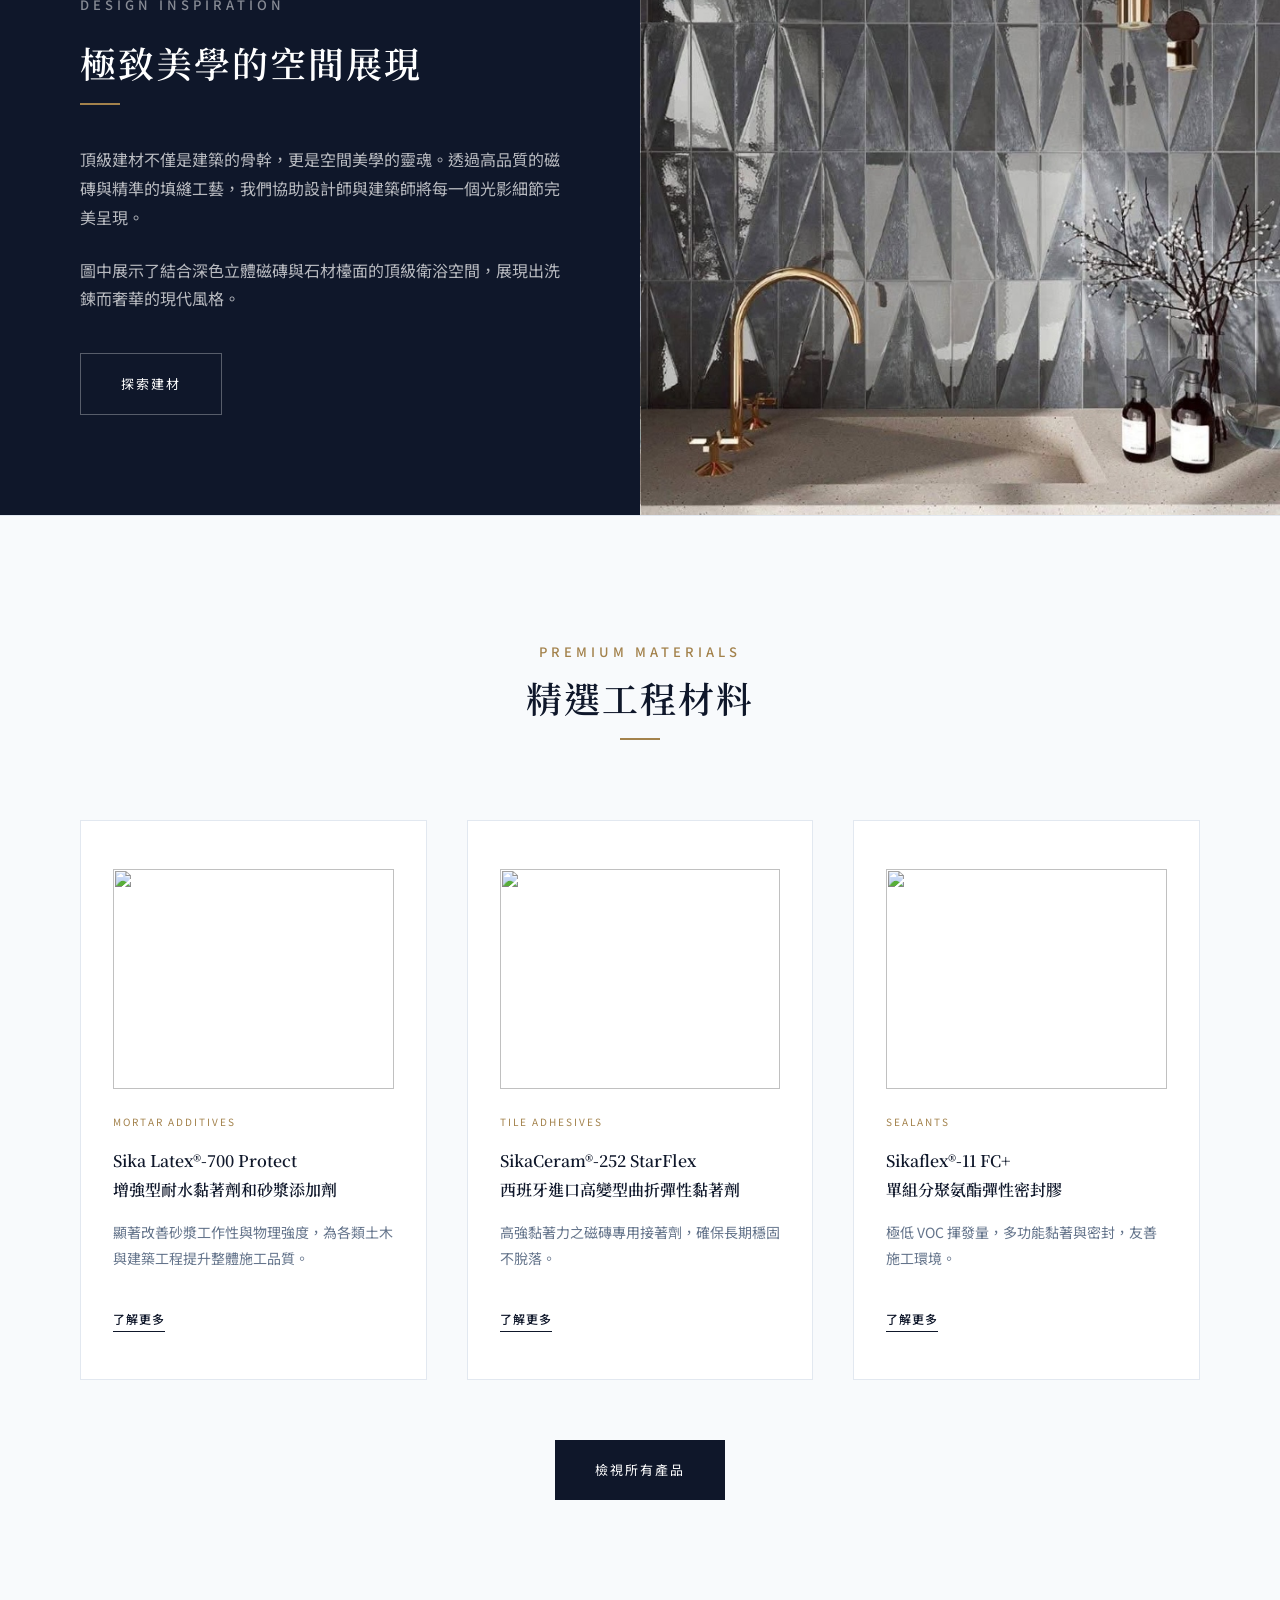
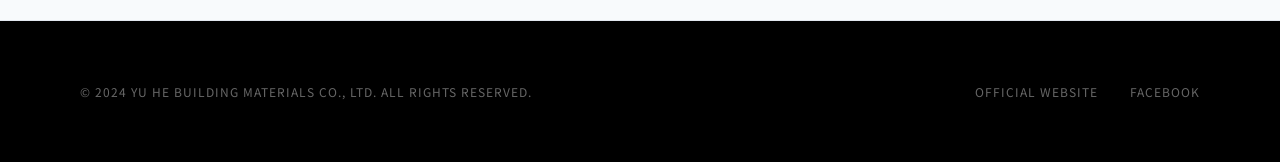
==== commit 51ee5085: "Change background image back to hero.png" ====
--- a/public/index.html
+++ b/public/index.html
@@ -31,7 +31,7 @@
   </header>
   <div class="page-content">
     
-      <section class="hero" style="position: relative; display: flex; align-items: center; justify-content: center; min-height: 85vh; text-align: center; color: #FFF; background-image: linear-gradient(to bottom, rgba(0, 0, 0, 0.3), rgba(0, 0, 0, 0.7)), url('showcase.jpg'); background-size: cover; background-position: center; background-attachment: fixed;">
+      <section class="hero" style="position: relative; display: flex; align-items: center; justify-content: center; min-height: 85vh; text-align: center; color: #FFF; background-image: linear-gradient(to bottom, rgba(0, 0, 0, 0.3), rgba(0, 0, 0, 0.7)), url('hero.png'); background-size: cover; background-position: center; background-attachment: fixed;">
         <div class="container" style="position: relative; z-index: 2;">
           <div class="hero-content" style="max-width: 900px; margin: 0 auto; padding: 40px;">
             <span class="hero-tag reveal" style="color: #FFF; border-color: rgba(255,255,255,0.3); letter-spacing: 4px; background: rgba(0,0,0,0.2); backdrop-filter: blur(4px);">SIKA 台灣總代理</span>
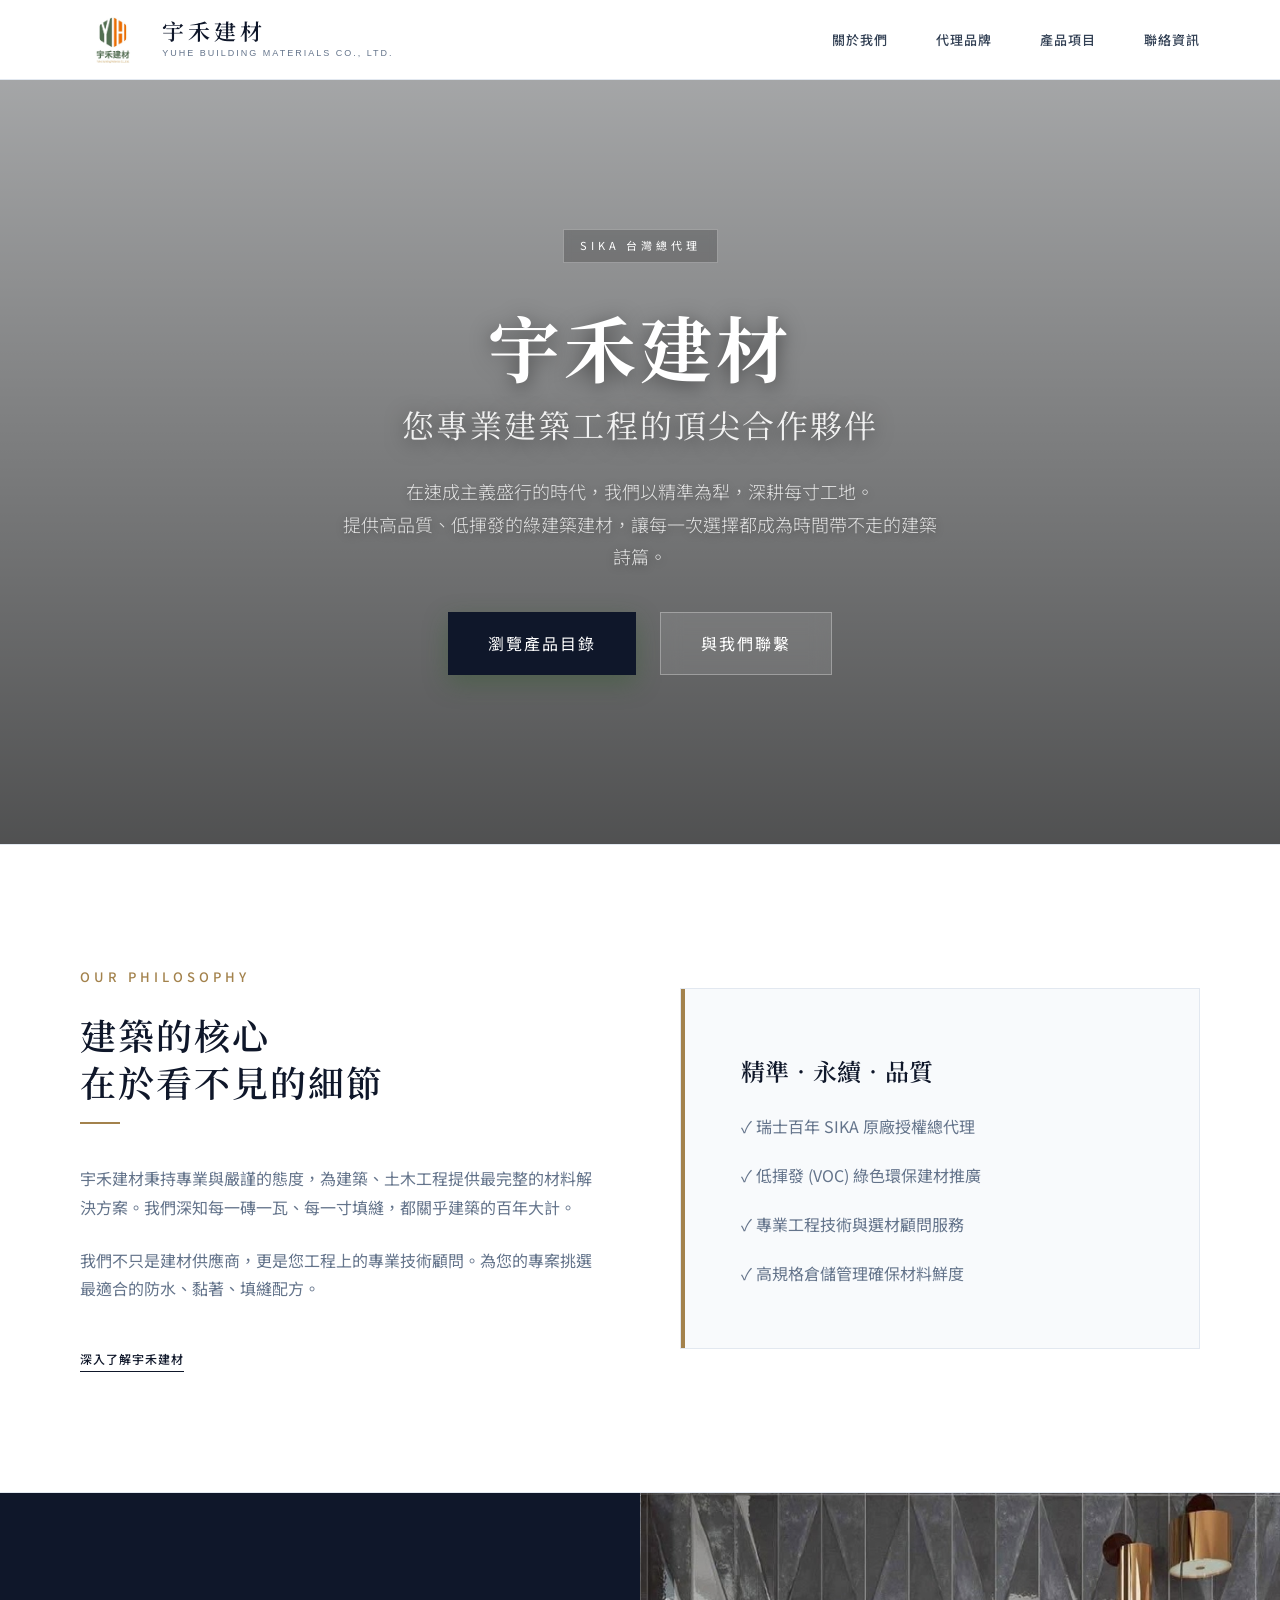
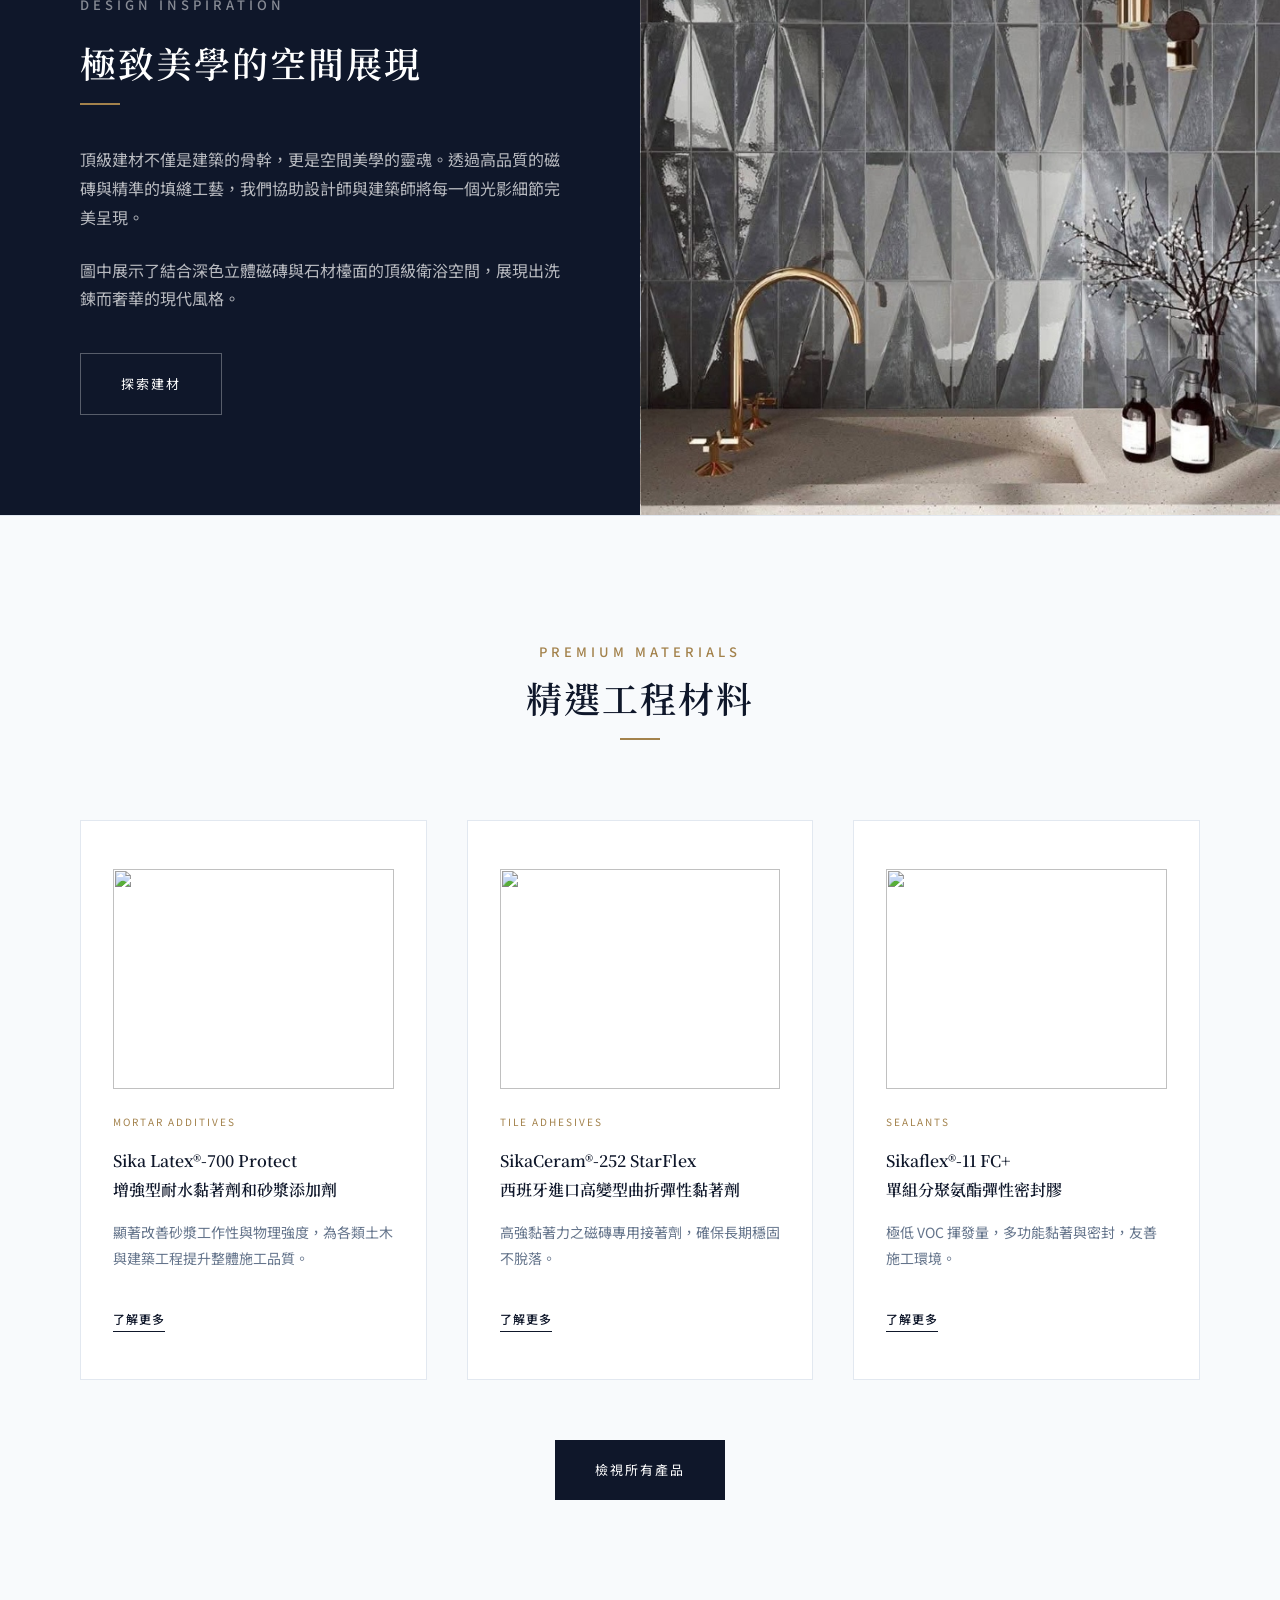
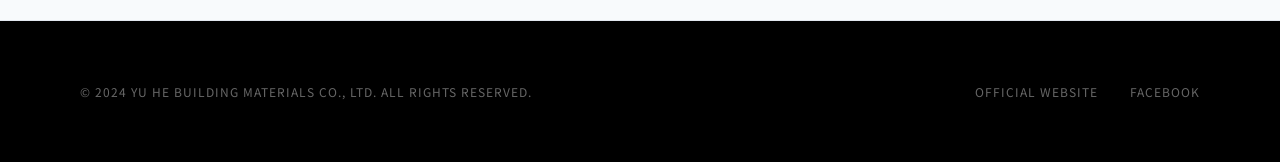
==== commit 7bf78a13: "Fix hero text color and restore original caulk gun background image" ====
--- a/public/index.html
+++ b/public/index.html
@@ -31,11 +31,11 @@
   </header>
   <div class="page-content">
     
-      <section class="hero" style="position: relative; display: flex; align-items: center; justify-content: center; min-height: 85vh; text-align: center; color: #FFF; background-image: linear-gradient(to bottom, rgba(0, 0, 0, 0.3), rgba(0, 0, 0, 0.7)), url('hero.png'); background-size: cover; background-position: center; background-attachment: fixed;">
+      <section class="hero" style="position: relative; display: flex; align-items: center; justify-content: center; min-height: 85vh; text-align: center; color: #FFF; background-image: linear-gradient(to bottom, rgba(0, 0, 0, 0.3), rgba(0, 0, 0, 0.7)), url('https://static.wixstatic.com/media/13d483_4deecc5fe87d43a38f80e11855ed6e4d~mv2.jpg/v1/fill/w_1920,h_1080,al_c,q_90/file.jpg'); background-size: cover; background-position: center; background-attachment: fixed;">
         <div class="container" style="position: relative; z-index: 2;">
           <div class="hero-content" style="max-width: 900px; margin: 0 auto; padding: 40px;">
             <span class="hero-tag reveal" style="color: #FFF; border-color: rgba(255,255,255,0.3); letter-spacing: 4px; background: rgba(0,0,0,0.2); backdrop-filter: blur(4px);">SIKA 台灣總代理</span>
-            <h1 class="hero-title reveal delay-1" style="font-size: 72px; font-weight: 700; line-height: 1.2; letter-spacing: 4px; text-shadow: 0 4px 20px rgba(0,0,0,0.3);">宇禾建材<br><span style="font-size: 32px; font-weight: 400; display: block; margin-top: 16px; letter-spacing: 2px; color: rgba(255,255,255,0.9);">您專業建築工程的頂尖合作夥伴</span></h1>
+            <h1 class="hero-title reveal delay-1" style="font-size: 72px; font-weight: 700; line-height: 1.2; letter-spacing: 4px; color: #FFF; text-shadow: 0 4px 20px rgba(0,0,0,0.5);">宇禾建材<br><span style="font-size: 32px; font-weight: 400; display: block; margin-top: 16px; letter-spacing: 2px; color: rgba(255,255,255,0.9);">您專業建築工程的頂尖合作夥伴</span></h1>
             <p class="hero-desc reveal delay-2" style="font-size: 18px; line-height: 1.8; margin: 0 auto 40px auto; color: rgba(255,255,255,0.8); text-shadow: 0 2px 10px rgba(0,0,0,0.3);">在速成主義盛行的時代，我們以精準為犁，深耕每寸工地。<br>提供高品質、低揮發的綠建築建材，讓每一次選擇都成為時間帶不走的建築詩篇。</p>
             <div class="hero-actions reveal delay-3" style="justify-content: center; gap: 24px;">
               <a href="products.html" class="btn" style="background-color: var(--color-primary); color: #FFF; border: none; padding: 16px 40px; font-size: 16px; box-shadow: 0 8px 24px rgba(45, 90, 39, 0.4);">瀏覽產品目錄</a>
